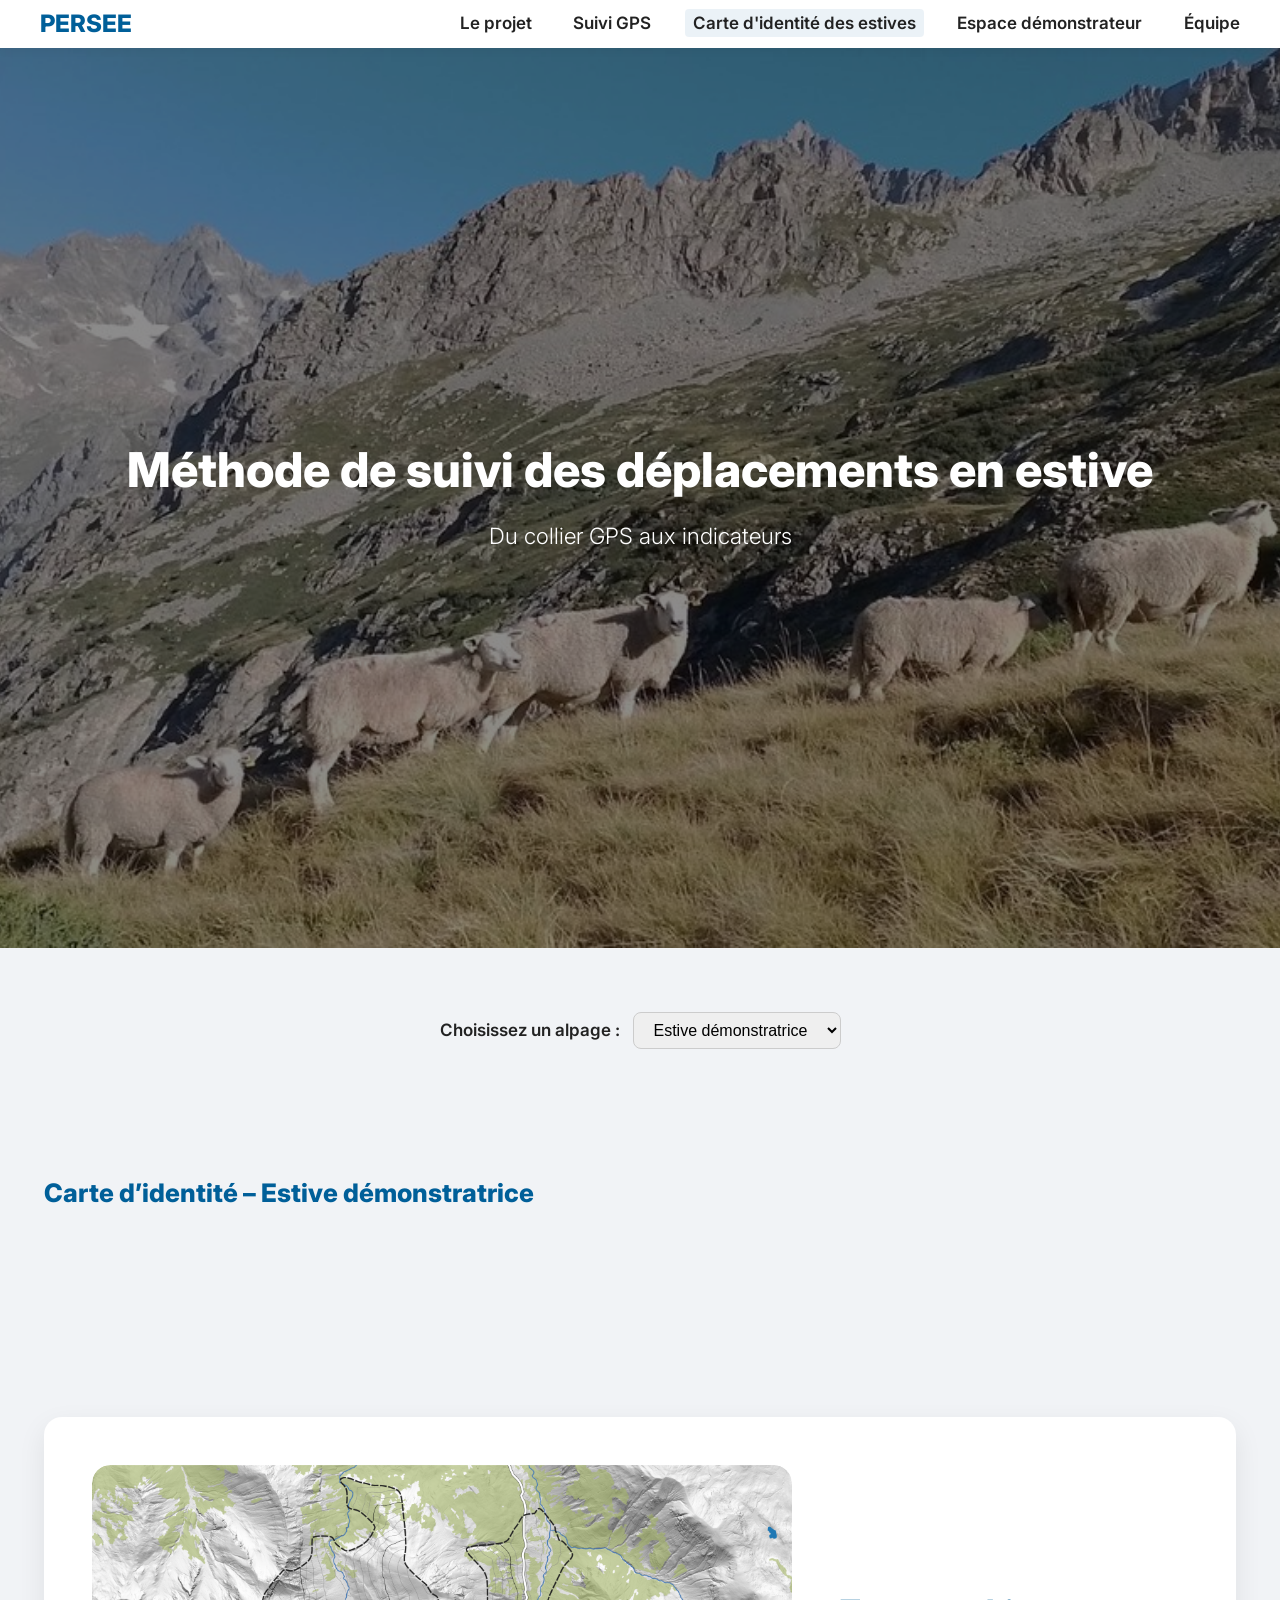
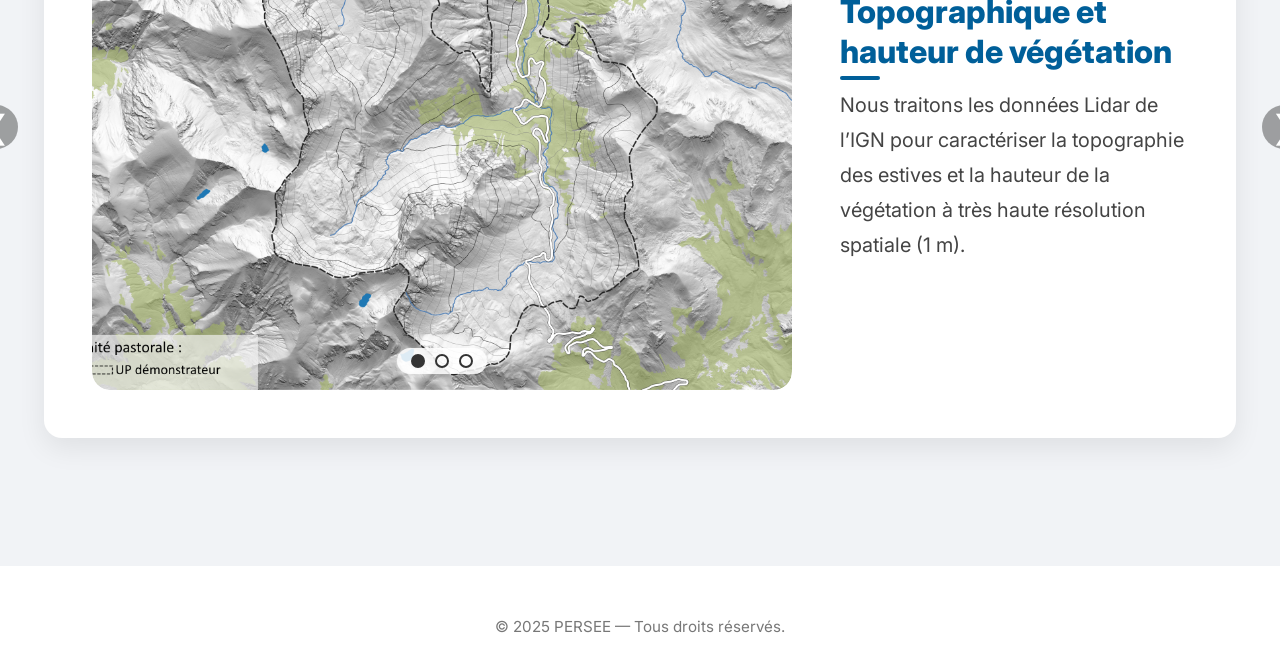
==== Carte_d_identité_des_estives.html @ 23770e74 "MAJ 20/06/2025 15:34" ====
<!DOCTYPE html>
<html lang="fr">
<head>
  <meta charset="UTF-8" />
  <meta name="viewport" content="width=device-width, initial-scale=1.0" />
  <title>PERSEE – Suivi d’alpage</title>

  <!-- Google Fonts pour une typographie plus moderne -->
  <link rel="preconnect" href="https://fonts.googleapis.com">
  <link rel="preconnect" href="https://fonts.gstatic.com" crossorigin>
  <link href="https://fonts.googleapis.com/css2?family=Inter:wght@300;400;600;800&display=swap" rel="stylesheet">
  

  <!-- =========================== STYLE INTERNE =========================== -->
  <style>
  
  
 /* ─── NAVBAR compacte & bords collés ─────────────────────────────── */

/* hauteur + fine : 48 px, paddings réduits */
.navbar{
  height:48px;                 /* ← au lieu de 60 px                      */
  padding:0 1.25rem;           /* moins d’air interne                    */
  box-shadow:0 1px 4px rgba(0,0,0,.06);
}

/* on vire la largeur max qui re-centrait tout */
.navbar,                       /* barre complète  */
.navbar > *{                  /* tous ses enfants */
  max-width:none !important;
}

/* logo PERSEE collé à gauche ; les liens poussés à droite */
.navbar .logo{
  margin-right:auto;           /* pousse le <ul> vers la droite */
  font-size:1.35rem;           /* un peu + compact               */
}

/* la liste reste à droite, espacements réduits */
.navbar ul{
  gap:1.2rem;                  /* ancien 1.6rem → 1.2rem          */
}

/* liens actifs en gris doux */
.navbar a.active{
  background:rgba(0,0,0,.08);
  border-radius:4px;
}

/* petit bonus : lien > état “hover” identique pour la souris */
.navbar a:hover{
  background:rgba(0,0,0,.08);
}


/* ───────────────────────── HERO PLEIN ÉCRAN ───────────────────────── */
.hero{position:relative;height:100vh;           /* ← modif : 100 vh */
      background:center/cover no-repeat;
      display:flex;align-items:center;justify-content:center;text-align:center;color:#fff}
.hero::after{content:"";position:absolute;inset:0;background:rgba(0,0,0,.45)}
.hero-content{position:relative;z-index:1;padding:2rem 1rem}
.hero h1{font-size:3rem;margin-bottom:.8rem}
.hero p{font-size:1.4rem;font-weight:300}
@media(max-width:768px){
  .hero{height:75vh}       /* ← option mobile si tu veux voir le contenu */
  .hero h1{font-size:2.3rem}
  .hero p{font-size:1.15rem}
}
  
/* juste APRES le bloc .hero existant */
.hero h1{
  color:#fff;            /* blanc */
}

/* si ton accent (#005f99) revient ailleurs, ajoute !important */
.hero h1{
  color:#fff !important;
}  
  
  
  
  
  
  
  
  
  
    /* ======================== VARIABLES RAPIDES ======================== */
    :root{
      /* mise à l’échelle rapide de l’ensemble du thème */
      --gap:80px;          /* espace vertical entre cartes            */
      --pad:48px;          /* padding interne des cartes               */
      --img-w:700px;       /* largeur image sur desktop                */
      --accent:#005f99;    /* couleur de la charte PERSEE              */
      --radius:18px;       /* rayon d’angle homogène                   */
      --shadow:0 10px 28px rgba(0,0,0,.08);
    }

    /* ============================ RESET BASIQUE ============================ */
    *,*::before,*::after{box-sizing:border-box;margin:0;padding:0}
    html{scroll-behavior:smooth}
    body{
      font-family:'Inter',Arial,Helvetica,sans-serif;
      font-size:17px;line-height:1.75;
      background:#f1f3f6;color:#222;
    }
    img{display:block;max-width:100%;height:auto}
    a{text-decoration:none;color:inherit}
    h1,h2,h3,h4,h5{font-weight:800;line-height:1.25;color:var(--accent)}
    p{margin-top:1rem}

    /* ============================ NAVBAR ============================ */
    .navbar{
      display:flex;justify-content:space-between;align-items:center;
      padding:1.2rem 2rem;background:#fff;box-shadow:0 2px 10px rgba(0,0,0,.05);
      position:sticky;top:0;z-index:1000;
    }
    .navbar .logo{font-weight:800;font-size:1.5rem;color:var(--accent)}
    .navbar ul{display:flex;gap:1.6rem;list-style:none;font-weight:600}
    .navbar a{padding:.25rem .5rem;border-radius:.25rem;transition:background .25s}
    .navbar a:hover,.navbar a.active{background:rgba(0,95,153,.08)}

    
    /* ============================ SECTIONS ============================ */
    .section{padding:4rem 0}
    .section-full .section-content{max-width:1240px;margin:0 auto;padding:0 1.5rem}

    /* ============================ FORM SELECT ============================ */
    .text label{font-weight:600;margin-right:.5rem}
    select{font-size:1rem;padding:.5rem 1rem;border-radius:.5rem;border:1px solid #ccc;min-width:200px}

    /* ============================ CARTES D’ANALYSE ============================ */
    .analysis-section{background:#f1f3f6}
    .analysis-block{
      display:flex;gap:var(--pad);align-items:center;
      background:#fff;border-radius:var(--radius);padding:var(--pad);
      box-shadow:var(--shadow);transition:transform .25s,box-shadow .25s;
      margin-top:var(--gap);
    }
    .analysis-block:first-of-type{margin-top:0}
    .analysis-block:hover{transform:translateY(-6px);box-shadow:0 14px 36px rgba(0,0,0,.1)}
    .analysis-block.reverse{flex-direction:row-reverse}

    .analysis-image{flex:0 0 var(--img-w);max-width:var(--img-w);position:relative;border-radius:var(--radius);overflow:hidden}
    .analysis-image img{border-radius:inherit}

    /* -------- Carrousel -------- */
    .carousel-wrapper{position:relative;width:100%;aspect-ratio:4/3;overflow:hidden;cursor:pointer}
    .carousel-wrapper img{position:absolute;inset:0;width:100%;height:100%;object-fit:cover;opacity:0;transition:opacity .35s}
    .carousel-wrapper img.active{opacity:1}
    .carousel-dots{position:absolute;bottom:16px;left:50%;transform:translateX(-50%);display:flex;gap:10px;padding:6px 14px;background:rgba(255,255,255,.85);border-radius:1.5rem}
    .carousel-dots .dot{width:14px;height:14px;border:2px solid #333;border-radius:50%;cursor:pointer;transition:background .25s}
    .carousel-dots .dot.active{background:#333}

    /* -------- Légende -------- */
    .caption{position:absolute;inset:auto 0 0 0;padding:10px 14px;font-size:.95rem;background:rgba(0,0,0,.55);backdrop-filter:blur(4px);color:#fff;border-bottom-left-radius:inherit;border-bottom-right-radius:inherit;opacity:0;transition:opacity .3s}
    .analysis-image:hover .caption{opacity:1}

/* Vidéos dans les carrousels : même positionnement que les images */
.carousel-wrapper video.behavior-img{
  position:absolute;          /* remplit tout le wrapper */
  inset:0;
  width:100%; height:100%;
  object-fit:cover;           /* rogne comme un background-size:cover */
  opacity:0;                  /* même transition que l'img */
  transition:opacity .35s;
}
.carousel-wrapper video.behavior-img.active{
  opacity:1;
}
    /* -------- Texte -------- */
    .analysis-text h3{font-size:2rem;margin-bottom:1rem;position:relative}
    .analysis-text h3::after{content:"";position:absolute;left:0;bottom:-8px;width:40px;height:4px;background:var(--accent);border-radius:2px}
    .analysis-text p{font-size:1.25rem;color:#444;margin:0}

    /* ============================ FOOTER ============================ */
    footer{text-align:center;padding:2rem 1rem;background:#fff;margin-top:4rem;font-size:.95rem;color:#777}

    /* ============================ RESPONSIVE < 1200 ============================ */
    @media(max-width:1200px){:root{--img-w:540px;--pad:40px}}

    /* ============================ RESPONSIVE < 900 ============================ */
    @media(max-width:900px){:root{--gap:64px};.analysis-block{flex-direction:column;text-align:center}.analysis-block.reverse{flex-direction:column}.analysis-image{max-width:100%;flex:none}}

    /* ============================ RESPONSIVE < 600 ============================ */
    @media(max-width:600px){:root{--gap:48px;--pad:32px};body{font-size:15px}.hero h1{font-size:2.2rem}.hero p{font-size:1.2rem}.analysis-text h3{font-size:1.6rem}.analysis-text p{font-size:1.05rem}}
    
    
    /* ───── slider des analysis-block ───── */
.slider{position:relative}
.slider .analysis-block{display:none}               /* tous cachés */
.slider .analysis-block.active{display:flex}        /* seul actif */

.slide-btn{
  position:absolute;top:50%;transform:translateY(-50%);
  background:rgba(0,0,0,.35);color:#fff;
  border:none;font-size:34px;line-height:1;cursor:pointer;
  padding:6px 12px;border-radius:50%;z-index:10;
  transition:background .25s;
}
.slide-btn:hover{background:rgba(0,0,0,.55)}
.slide-btn.prev{left:-20px}        /* recule d’un peu le bouton */
.slide-btn.next{right:-20px}
@media(max-width:900px){.slide-btn{font-size:28px}}
    
    /* juste après .analysis-section{background:#f1f3f6} … */
.analysis-section{
  background:#f1f3f6;
  position:relative;   /* ← nouveau : référence pour les flèches */
}
.slide-btn.prev{left:600px;}   /* ou -24px, ajuste à ton goût */
.slide-btn.next{right:600px;}    


/* ▸ 1.a  — conteneur image : même ratio partout  ------------------------- */
.analysis-image{
  flex:0 0 var(--img-w);           /* largeur fixe desktop         */
  max-width:var(--img-w);
  aspect-ratio:4/3;                /* ← même hauteur pour tous     */
  position:relative;
  border-radius:var(--radius);
  overflow:hidden;
}

/* les images & wrappers (carousel ou simple) remplissent 100 %  */
.analysis-image img,
.analysis-image > .carousel-wrapper{
  position:absolute; inset:0;
  width:100%; height:100%;
  object-fit:cover;
}

/* ▸ 1.b  — légère anim’ entre les cartes  ------------------------------- */
.slider .analysis-block{
  opacity:0;
  transform:translateX(40px);
  transition:opacity .45s ease, transform .45s ease;
}
.slider .analysis-block.active{
  opacity:1;
  transform:none;
  display:flex;                    /* déjà dans votre JS           */
}

/* ▸ 1.c  — (re)position des flèches : toujours 24 px hors de la carte ---- */
.slide-btn.prev,
.slide-btn.next{                   /* on enlève le left:600px etc. */
  top:50%; transform:translateY(-50%);
}
.slide-btn.prev{ left:-24px; }
.slide-btn.next{ right:-24px; }
@media(max-width:900px){
  .slide-btn.prev{ left:-12px; }
  .slide-btn.next{ right:-12px; }
}

/* ► Tous les blocs à l’intérieur du slider ont la même marge   */
.slider .analysis-block{
  margin-top:0 !important;   /* on neutralise la règle first-of-type */
}

/* ► On redonne l’écart général au conteneur plutôt qu’aux cartes */
.analysis-section .slider{
  margin-top:var(--gap);      /* même valeur qu’avant (80 px) */
}



/* ── slider : on masque le débordement et on fixe la hauteur dynamiquement ── */
.slider{
  position:relative;
  overflow:hidden;        /* pour cacher les cartes qui sortent du cadre */
}

/* ── toutes les cartes sont ABSOLUES dans le slider ── */
.slider .analysis-block{
  position:absolute; top:0; left:0; width:100%;
  transition:transform .6s ease, opacity .6s ease;
  opacity:0;                      /* état “caché” par défaut         */
  transform:translateX(100%);     /* rangée à droite hors-champ      */
  pointer-events:none;            /* évite de cliquer lors du slide  */
}

/* état selon l’attribut data-status (défini en JS) */
.slider .analysis-block[data-status="active"]{
  opacity:1; transform:translateX(0); pointer-events:auto;
}
.slider .analysis-block[data-status="before"]{
  opacity:0; transform:translateX(-100%);   /* rangée à gauche        */
}
.slider .analysis-block[data-status="after"]{
  opacity:0; transform:translateX(100%);    /* rangée à droite        */
}

/* remet l’affichage flex à toutes les cartes (sera de toute façon masqué par opacity) */
.slider .analysis-block{display:flex !important;}








/* ── 1.a  Angles : on propage vraiment le border-radius ─────────────────── */
.analysis-image > .carousel-wrapper,
.analysis-image > img{
  border-radius:inherit;        /* hérite du radius du conteneur        */
  overflow:hidden;              /* évite tout débordement d’image       */
}

/* ── 1.b  Boutons : on annule les “left:-24px” & co.  ───────────────────── */
.slide-btn.prev,
.slide-btn.next{
  left:auto; right:auto;        /* on laisse le JS décider              */
  pointer-events:auto;
}

/* largeur/hauteur un poil plus confortables */
.slide-btn{width:44px;height:44px;display:flex;align-items:center;justify-content:center}

/* ────── LIGHTBOX plein écran ─────────────────────────────────────────── */
#lightbox{
  position:fixed;               /* colle à la fenêtre, pas à la page    */
  inset:0;                      /* top:0 right:0 bottom:0 left:0        */
  display:none;                 /* masqué par défaut                    */
  align-items:center;           /* centre l’image horizontalement       */
  justify-content:center;       /* centre l’image verticalement         */
  background:rgba(0,0,0,.8);    /* fond noir translucide                */
  z-index:1000;                 /* au-dessus de tout le reste           */
}

#lightbox img{
  max-width:90vw;               /* 90 % de la largeur viewport          */
  max-height:90vh;              /* 90 % de la hauteur viewport          */
  border-radius:8px;
  box-shadow:0 8px 32px rgba(0,0,0,.4);
  object-fit:contain;
}

#lightbox-close{
  position:absolute;
  top:24px; right:24px;
  font-size:42px;
  color:#fff; cursor:pointer;
  line-height:1;
  user-select:none;
}



/* ====== SLIDER : structure & animation ================================== */
.analysis-section .slider{
  position:relative;
  overflow:hidden;                 /* masque les cartes qui glissent */
  margin-top:var(--gap);           /* même espace qu’avant            */
}

/* chaque carte ABSOLUE, animée gauche ↔ droite -------------------------- */
.slider .analysis-block{
  position:absolute; top:0; left:0; width:100%;
  transition:transform .6s ease, opacity .6s ease;
  opacity:0; transform:translateX(100%);
  pointer-events:none;             /* pas de clics hors carte active  */
}

/* états (gérés en JS via data-status) */
.slider .analysis-block[data-status="active"] {opacity:1; transform:translateX(0);  pointer-events:auto;}
.slider .analysis-block[data-status="before"] {opacity:0; transform:translateX(-100%);}
.slider .analysis-block[data-status="after"]  {opacity:0; transform:translateX(100%);}

/* on neutralise les vieux display:none ---------------------------------- */
.slider .analysis-block{display:flex !important;}

/* ====== ANGLES parfaits ================================================= */
.analysis-image{
  flex:0 0 var(--img-w);
  max-width:var(--img-w);
  aspect-ratio:4/3;
  position:relative;
  border-radius:var(--radius);
  overflow:hidden;                 /* coupe net tout débordement      */
}
.analysis-image img,
.analysis-image > .carousel-wrapper{
  position:absolute; inset:0;
  width:100%; height:100%;
  object-fit:cover;
  border-radius:inherit;           /* propage le radius               */
}

/* ====== FLÈCHES ========================================================= */
.slide-btn{
  position:absolute; z-index:20;
  width:44px; height:44px;
  display:flex; align-items:center; justify-content:center;
  font-size:32px; line-height:1;
  background:rgba(0,0,0,.35); color:#fff; border:none;
  border-radius:50%; cursor:pointer;
  transition:background .25s;
}
.slide-btn:hover{background:rgba(0,0,0,.55);}
/* ▸ flèches collées au bord du slider ----------------------------------- */
.slide-btn{
  position:absolute;
  top:50%; transform:translateY(-50%);
  width:44px; height:44px;
  display:flex; align-items:center; justify-content:center;
  font-size:32px; line-height:1;
  background:rgba(0,0,0,.35); color:#fff; border:none; border-radius:50%;
  cursor:pointer; transition:background .25s;
}

.slide-btn.prev{ left:-24px; }   /* −24 px = moitié de leur largeur – 2 px d’air */
.slide-btn.next{ right:-24px; }  /* (modifie la valeur si tu veux plus/moins d’écart) */

@media (max-width:900px){         /* sur mobile, on colle un peu moins loin */
  .slide-btn.prev{ left:-18px; }
  .slide-btn.next{ right:-18px; }
}

.slide-btn:hover{ background:rgba(0,0,0,.55); }


/* ==== FLÈCHES – position fixe à l’extérieur du bloc actif ============= */
.slide-btn{
  position:absolute;                /* référence : la <section> */
  z-index:20;
  width:44px; height:44px;
  display:flex; align-items:center; justify-content:center;
  font-size:32px; line-height:1;
  background:rgba(0,0,0,.35); color:#fff; border:none; border-radius:50%;
  cursor:pointer; transition:background .25s;
  top:50%; transform:translateY(-50%);
}

.slide-btn:hover{background:rgba(0,0,0,.55);}



/* le conteneur .slider sert maintenant de référence aux flèches */
.slider{position:relative;}

/* mêmes dimensions mais positionnées *dans* le bloc */
.slider .slide-btn{
  position:absolute;                 /* ↳ référence : .slider */
  top:50%; transform:translateY(-50%);
  width:44px; height:44px;
  display:flex; align-items:center; justify-content:center;
  font-size:32px; line-height:1;
  background:rgba(0,0,0,.35);
  color:#fff; border:none; border-radius:50%;
  cursor:pointer; transition:background .25s;
}
.slider .slide-btn.prev{left:8px;}   /* ← 8 px du bord de la carte */
.slider .slide-btn.next{right:8px;}  /* → 8 px du bord de la carte */

@media (max-width:900px){            /* un léger retrait sur mobile */
  .slider .slide-btn.prev{left:4px;}
  .slider .slide-btn.next{right:4px;}
}

.slider .slide-btn:hover{background:rgba(0,0,0,.55);}

/* 1 /  paramètre commun  */
:root{
  --arrow-size:44px;   /* diamètre du bouton              */
  --card-pad:48px;     /* même valeur que --pad de .analysis-block */
}

/* 2 /  conteneur : on conserve overflow:visible pour ne rien couper */
.slider{ position:relative; overflow:visible; }

/* 3 /  style général des flèches (identique) */
.slider .slide-btn{
  position:absolute; z-index:50;
  top:50%; transform:translateY(-50%);
  width:var(--arrow-size); height:var(--arrow-size);
  display:flex; align-items:center; justify-content:center;
  font-size:32px; line-height:1;
  background:rgba(0,0,0,.35); color:#fff;
  border:none; border-radius:50%; cursor:pointer;
  transition:background .25s;
}

/* 4 /  placement : on sort de la carte de
         ½ flèche  +  padding carte            */
.slider .slide-btn.prev{
  left:calc(-0.5 * var(--arrow-size) - var(--card-pad));
}
.slider .slide-btn.next{
  right:calc(-0.5 * var(--arrow-size) - var(--card-pad));
}

@media (max-width:900px){
  :root{
    --arrow-size:38px;   /* flèche un peu plus petite           */
    --card-pad:32px;     /* padding de la carte en mobile (voir ton CSS) */
  }
}

.slider .slide-btn:hover{ background:rgba(0,0,0,.55); }



/* ─── Priorité la plus haute : on laisse dépasser les flèches ─── */
.analysis-section .slider{
  overflow:visible;        /* flèches enfin visibles */
}
  </style>
</head>

<body class="suivi">

  <!-- ============================ HEADER ============================ -->
  <header>
  <nav class="navbar">
    <a href="index.html" class="logo">PERSEE</a>

    <ul>
      <li><a href="index.html">Le projet</a></li>
      <li><a href="Suivi_GPS.html">Suivi GPS</a></li>
      <li><a href="Carte_d_identité_des_estives.html">Carte d'identité des estives</a></li>
      <li><a href="Espace_démonstrateur.html">Espace démonstrateur</a></li>
      <li><a href="equipe.html">Équipe</a></li>
    </ul>
  </nav>
</header>
  <!-- ============================ HERO ============================ -->
  <!-- bannière -->
<section class="hero" style="background-image:url('images/hero.jpg')">
  <div class="hero-content">
    <h1>Méthode de suivi des déplacements en estive</h1>
    <p>Du collier GPS aux indicateurs</p>
  </div>
</section>

  <!-- ============================ SELECTEUR ALPAGE ============================ -->
  <section class="section section-full">
    <div class="section-content text" style="text-align:center">
      <label for="alp_select">Choisissez un alpage&nbsp;:</label>
      <select id="alp_select">
        <option value="demonstratrice" selected>Estive démonstratrice</option>
        <option value="autre_alpage1">Autre Alpage 1</option>
        <option value="autre_alpage2">Autre Alpage 2</option>
      </select>
    </div>
  </section>

  <!-- ============================ TITRE SECTION ============================ -->
  <section id="demonstratrice" class="section section-full alpage-section">
    <div class="section-content"><h2>Carte d’identité – Estive démonstratrice</h2></div>
  </section>

  <!-- ============================ CARTES ============================ -->
  <!-- =================== CARTES =================== -->
<section class="section section-full analysis-section alpage-section">
  <div class="section-content">

    <div class="slider"><!--  ⬅ position relative  -->
      <!-- flèche précédente -->
      <button class="slide-btn prev" aria-label="Précédent">&#10094;</button>
      <!-- ===== Carte topographique ===== -->
      <div class="analysis-block">
        <div class="analysis-image">
          <div class="carousel-wrapper" id="car-bloc1">
            <img src="images/topo.png"  class="zoomable behavior-img active" alt="MNT LiDAR"          data-caption="Carte topographique (LiDAR)">
            <img src="images/DAH.png"   class="zoomable behavior-img"         alt="DAH hydrique"       data-caption="Indice DAH (pente × exposition)">
            <img src="images/pente.png" class="zoomable behavior-img"         alt="Carte des pentes"  data-caption="Carte des pentes (degrés)">
          </div>
        </div>
        <div class="analysis-text">
          <h3>Topographique et hauteur de végétation</h3>
          <p>Nous traitons les données Lidar de l’IGN pour caractériser la topographie des estives et la hauteur de la végétation à très haute résolution spatiale (1 m). </p>
        </div>
      </div>
      
      
      <!-- ===== Enneigement ===== -->
      <div class="analysis-block reverse">
        <div class="analysis-image">
          <div class="carousel-wrapper" id="car-bloc4">
            <img src="images/snow2021.png" class="zoomable behavior-img"        alt="SMOD 2021"   data-caption="Enneigement hiver 2021 (SMOD)">
            <img src="images/snow2022.png" class="zoomable behavior-img"        alt="SMOD 2022"   data-caption="Enneigement hiver 2022 (SMOD)">
            <img src="images/snow2023.png" class="zoomable behavior-img"        alt="SMOD 2023"   data-caption="Enneigement hiver 2023 (SMOD)">
            <img src="images/Fsca.png"     class="zoomable behavior-img active" alt="FSCA"        data-caption="Enneigement median sur 15 ans (FSCA)">
          </div>
        </div>
        <div class="analysis-text">
          <h3>Enneigement saisonnier</h3>
          <p>En collaboration avec le CESBIO (CNRS, Université de Toulouse), nous déterminons pour chaque année 
          les dates du déneigement printanier et du réenneigement automnal à 20m de résolution spatiale. Les conditions 
          météorologiques au cours de la période sans neige sont également produites à fine résolution spatiale afin de modéliser 
          la pousse saisonnière de l’herbe dans les différents quartiers de l’estive..</p>
        </div>
      </div>
      
      
      

      <!-- ===== Carte d’habitat ===== -->
      <div class="analysis-block reverse">
        <div class="analysis-image">
          <img src="images/Carte_habitat_bis.png" class="zoomable" alt="Cartographie d'habitat" data-caption="Cartographie des habitats pastoraux">
        </div>
        <div class="analysis-text">
          <h3>Habitats</h3>
          <p>Nous produisons des cartes de distribution des habitats selon leur vocation pastorale.
          Ce travail est réalisé soit en s’appuyant sur des cartographies existantes, soit en développant de 
          nouveaux produits combinant imagerie satellite et données acquises au sol.</p>
        </div>
      </div>

      <!-- ===== Phénologie ===== -->
      <div class="analysis-block">
        <div class="analysis-image">
          <div class="carousel-wrapper" id="car-bloc3">
            <video class="behavior-img"
       autoplay loop muted playsinline preload="auto"
       data-caption="Vague verte (animation)">
  <source src="images/Greenwave.mp4" type="video/mp4">
</video>
            <img src="images/Carte_MAX_V_2021.png" class="zoomable behavior-img" alt="Production 2021"  data-caption="Production 2021 (NDVI max)">
            <img src="images/Carte_MAX_V_2022.png" class="zoomable behavior-img" alt="Production 2022"  data-caption="Production 2022 (NDVI max)">
            <img src="images/Carte_MAX_V_2023.png" class="zoomable behavior-img" alt="Production 2023"  data-caption="Production 2023 (NDVI max)">
          </div>
        </div>
        <div class="analysis-text">
          <h3>Carte de phénologie</h3>
          <p>Nous traitons les images satellite Sentinel-2 (produit HR-VPP, résolution 20m) afin de caractériser les différentes phases de la pousse de l’herbe 
          (croissance, plateau, senescence) au cours de la saison de chaque année de suivi. Ces cycles phénologiques renseignent indirectement sur la qualité de la ressource 
          pastorale disponible.</p>
        </div>
      </div>

      

    <button class="slide-btn next" aria-label="Suivant">&#10095;</button>
    </div><!-- /.slider -->

  </div><!-- /.section-content -->
</section>

  <!-- ============================ FOOTER ============================ -->
  <footer>
    <p>&copy; 2025 PERSEE — Tous droits réservés.</p>
  </footer>

  <!-- ============================ LIGHTBOX ============================ -->
  <div id="lightbox"><span id="lightbox-close">&times;</span><img id="lightbox-img" alt=""></div>

  <!-- ============================ SCRIPTS (inchangés) ============================ -->
  <script>
    /* carrousels */
    function initCarousel(id){
      const wrap=document.getElementById(id);if(!wrap)return;
      const imgs=[...wrap.querySelectorAll('.behavior-img')];if(imgs.length<=1)return;
      let idx=0;
      const cap=document.createElement('div');cap.className='caption';cap.textContent=imgs[0].dataset.caption||imgs[0].alt;wrap.appendChild(cap);
      const dots=document.createElement('div');dots.className='carousel-dots';
      imgs.forEach((im,i)=>{const d=document.createElement('span');d.className='dot'+(i?'':' active');d.onclick=()=>{idx=i;update();};dots.appendChild(d);});
      wrap.appendChild(dots);
      const update=()=>{imgs.forEach((im,i)=>im.classList.toggle('active',i===idx));dots.childNodes.forEach((d,i)=>d.classList.toggle('active',i===idx));cap.textContent=imgs[idx].dataset.caption||imgs[idx].alt;};
      wrap.addEventListener('wheel',e=>{e.preventDefault();idx=(idx+(e.deltaY>0?1:-1)+imgs.length)%imgs.length;update();});
      let sx=0;wrap.addEventListener('touchstart',e=>sx=e.touches[0].clientX,{passive:true});
      wrap.addEventListener('touchend',e=>{const dx=e.changedTouches[0].clientX-sx;if(Math.abs(dx)<40)return;idx=(idx+(dx<0?1:-1)+imgs.length)%imgs.length;update();});
      update();
    }
    ['car-bloc1','car-bloc3','car-bloc4'].forEach(initCarousel);

    /* légendes images simples */
    document.querySelectorAll('.analysis-image > img.zoomable:not(.behavior-img)').forEach(img=>{
      const parent=img.parentElement;if(parent.querySelector('.caption'))return;
      const c=document.createElement('div');c.className='caption';c.textContent=img.dataset.caption||img.alt;parent.appendChild(c);
    });

    /* lightbox */
    const lb=document.getElementById('lightbox'),lbImg=document.getElementById('lightbox-img');
    let lbGroup=[],lbIdx=0;
    function openLB(img){const wrap=img.closest('.carousel-wrapper');lbGroup=wrap?[...wrap.querySelectorAll('.behavior-img')]:[img];lbIdx=lbGroup.indexOf(img);lbImg.src=lbGroup[lbIdx].src;lb.style.display='flex';}
    function closeLB(){lb.style.display='none';}
    function navLB(d){if(lbGroup.length<=1)return;lbIdx=(lbIdx+d+lbGroup.length)%lbGroup.length;lbImg.src=lbGroup[lbIdx].src;}
    document.querySelectorAll('.zoomable').forEach(im=>im.addEventListener('click',()=>openLB(im)));
    document.getElementById('lightbox-close').onclick=closeLB;
    lb.onclick=e=>{if(e.target.id==='lightbox')closeLB();};
    lb.addEventListener('wheel',e=>{e.preventDefault();navLB(e.deltaY>0?1:-1);});
    let lStart=0;lb.addEventListener('touchstart',e=>lStart=e.touches[0].clientX,{passive:true});
    lb.addEventListener('touchend',e=>{const dx=e.changedTouches[0].clientX-lStart;if(Math.abs(dx)<40)return;navLB(dx<0?1:-1);});
    window.addEventListener('keydown',e=>{if(lb.style.display!=='flex')return;if(e.key==='ArrowRight')navLB(1);else if(e.key==='ArrowLeft')navLB(-1);else if(e.key==='Escape')closeLB();});

    /* sélecteur d’alpage */
    const sel=document.getElementById('alp_select');
    sel.addEventListener('change',()=>{document.querySelectorAll('.alpage-section').forEach(s=>s.style.display='none');const t=document.getElementById(sel.value);if(t)t.style.display='block';});
    window.addEventListener('DOMContentLoaded',()=>document.getElementById('demonstratrice').style.display='block');


document.addEventListener('DOMContentLoaded',()=>{
  /* nom du fichier courant : '' → index.html  */
  const here = decodeURIComponent(
                 location.pathname.split('/').pop() || 'index.html'
               ).toLowerCase();

  document.querySelectorAll('.navbar a').forEach(link=>{
    const target = decodeURIComponent(
                     link.getAttribute('href').split('/').pop()
                   ).toLowerCase();

    if (target === here) link.classList.add('active');
  });
});
</script>

  
  <script>
document.addEventListener('DOMContentLoaded', () => {

  const slider = document.querySelector('.slider');
  if(!slider) return;

  const cards = [...slider.querySelectorAll('.analysis-block')];
  let idx = 0;                                        // slide courante

  /* ► 0. sécurité : on évite une hauteur nulle */
  slider.style.minHeight = '200px';

  /* ► 1. fonctions utilitaires ------------------------------------------------ */
  function setStates(){
    cards.forEach((c,i) => {
      if(i === idx)       c.dataset.status = 'active';
      else if(i < idx)    c.dataset.status = 'before';
      else                c.dataset.status = 'after';
    });
    updateHeight();
  }

  function updateHeight(){
    /* hauteur réelle de la slide active */
    const h = cards[idx].getBoundingClientRect().height;
    if(h) slider.style.height = h + 'px';
  }

  function move(dir){
    idx = (idx + dir + cards.length) % cards.length;
    setStates();
  }

  /* ► 2. écoute du chargement de CHAQUE image --------------------------------- */
  cards.forEach(card => {
    card.querySelectorAll('img').forEach(img => {
      if(!img.complete){
        img.addEventListener('load', updateHeight, { once:true });
        img.addEventListener('error', updateHeight, { once:true });
      }
    });
  });

  /* ► 3. interactivité -------------------------------------------------------- */
  document.querySelector('.slide-btn.prev').addEventListener('click', () => move(-1));
  document.querySelector('.slide-btn.next').addEventListener('click', () => move(+1));

  window.addEventListener('keydown', e => {
    if(e.key === 'ArrowLeft')  move(-1);
    if(e.key === 'ArrowRight') move(+1);
  });

  window.addEventListener('resize', updateHeight);
  window.addEventListener('load',   updateHeight);   // toutes ressources chargées

  /* ► 4. premier affichage ----------------------------------------------------- */
  setStates();
});
</script>





  
  
  
</body>
</html>
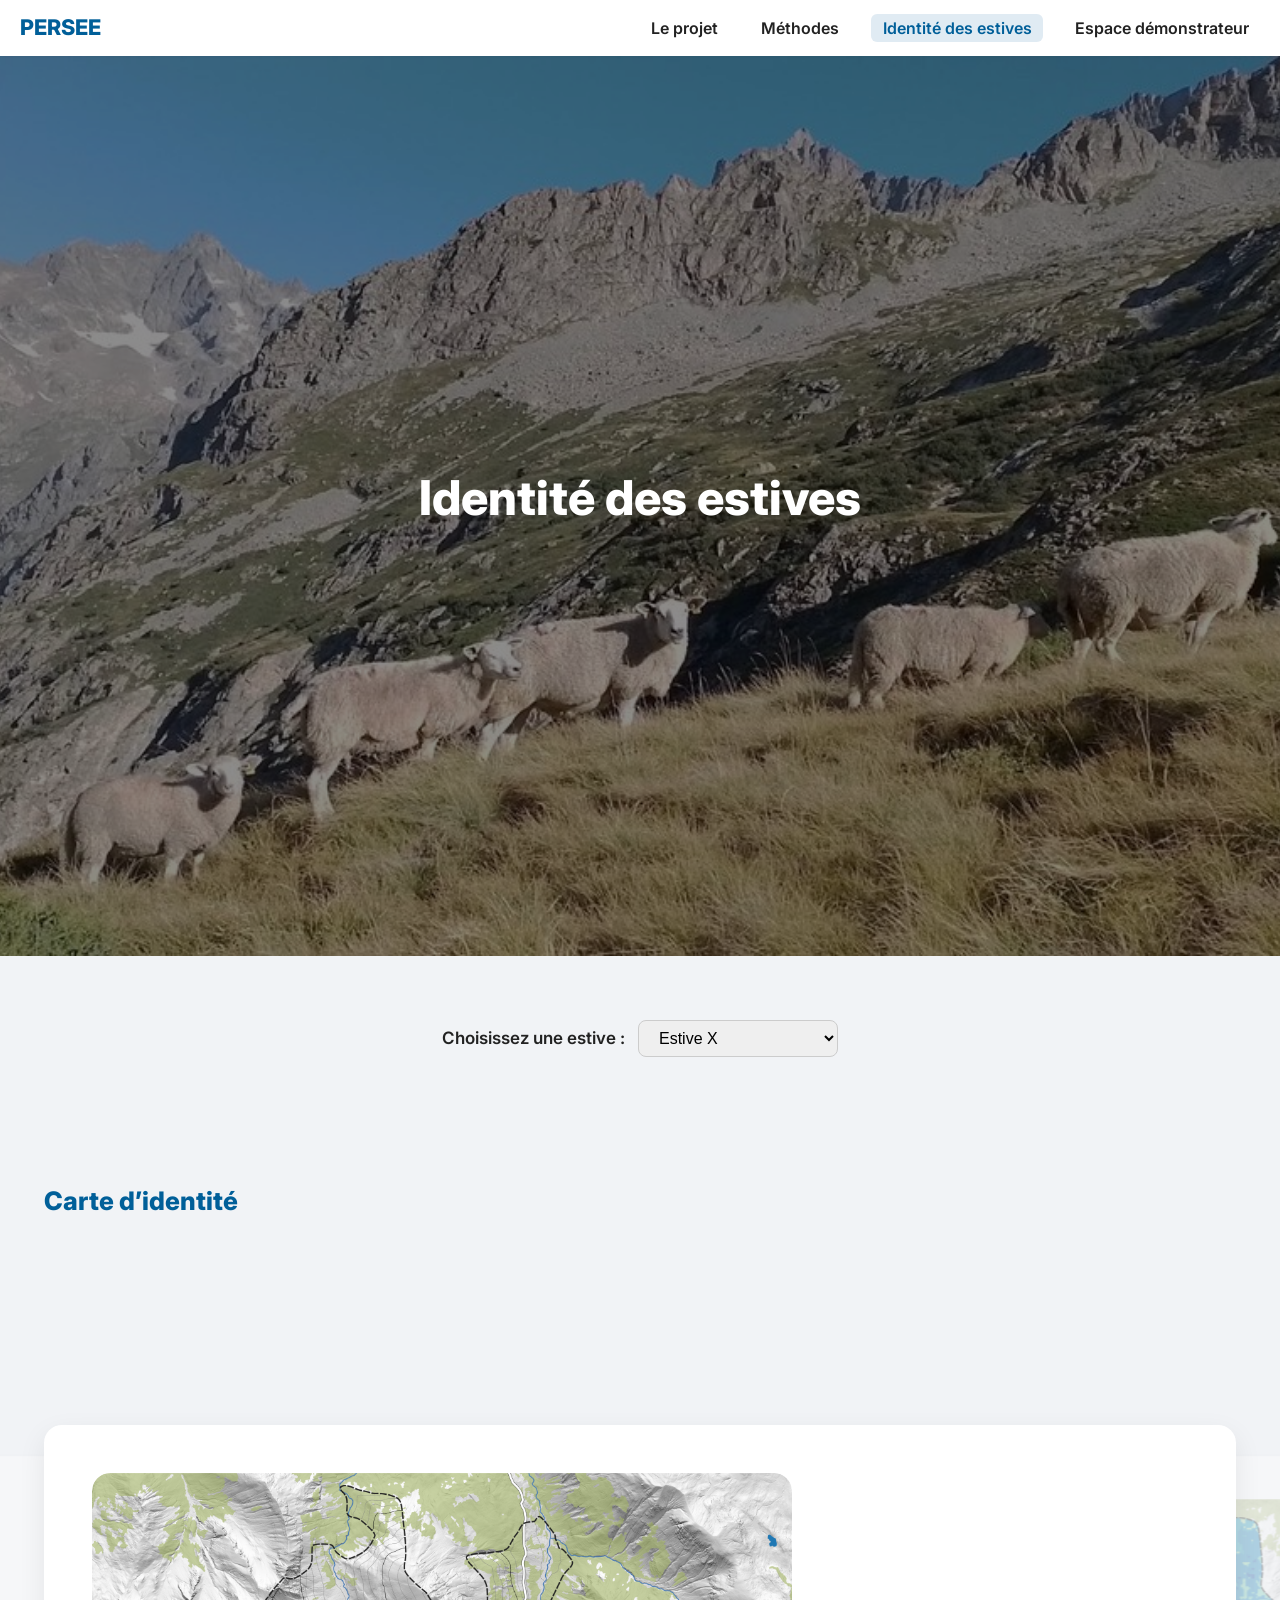
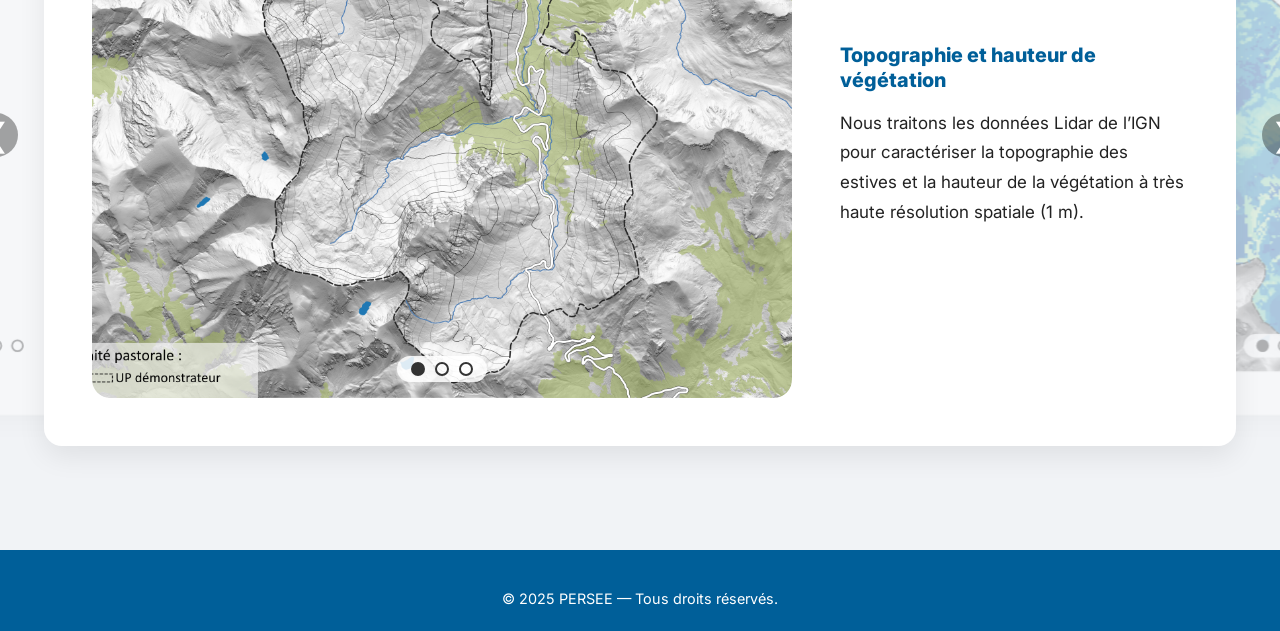
==== commit 02bf63ff: "MAJ 25/06/2025 15:36" ====
--- a/Carte_d_identité_des_estives.html
+++ b/Carte_d_identité_des_estives.html
@@ -13,766 +13,482 @@
 
   <!-- =========================== STYLE INTERNE =========================== -->
   <style>
-  
-  
- /* ─── NAVBAR compacte & bords collés ─────────────────────────────── */
-
-/* hauteur + fine : 48 px, paddings réduits */
-.navbar{
-  height:48px;                 /* ← au lieu de 60 px                      */
-  padding:0 1.25rem;           /* moins d’air interne                    */
-  box-shadow:0 1px 4px rgba(0,0,0,.06);
-}
-
-/* on vire la largeur max qui re-centrait tout */
-.navbar,                       /* barre complète  */
-.navbar > *{                  /* tous ses enfants */
-  max-width:none !important;
-}
-
-/* logo PERSEE collé à gauche ; les liens poussés à droite */
-.navbar .logo{
-  margin-right:auto;           /* pousse le <ul> vers la droite */
-  font-size:1.35rem;           /* un peu + compact               */
-}
-
-/* la liste reste à droite, espacements réduits */
-.navbar ul{
-  gap:1.2rem;                  /* ancien 1.6rem → 1.2rem          */
-}
-
-/* liens actifs en gris doux */
-.navbar a.active{
-  background:rgba(0,0,0,.08);
-  border-radius:4px;
-}
-
-/* petit bonus : lien > état “hover” identique pour la souris */
-.navbar a:hover{
-  background:rgba(0,0,0,.08);
-}
-
-
-/* ───────────────────────── HERO PLEIN ÉCRAN ───────────────────────── */
-.hero{position:relative;height:100vh;           /* ← modif : 100 vh */
-      background:center/cover no-repeat;
-      display:flex;align-items:center;justify-content:center;text-align:center;color:#fff}
-.hero::after{content:"";position:absolute;inset:0;background:rgba(0,0,0,.45)}
-.hero-content{position:relative;z-index:1;padding:2rem 1rem}
-.hero h1{font-size:3rem;margin-bottom:.8rem}
-.hero p{font-size:1.4rem;font-weight:300}
+  /* -------------------------------------------------
+     Variables globales
+  -------------------------------------------------*/
+  :root{
+    --gap:80px;              /* espace vertical entre cartes            */
+    --pad:48px;              /* padding interne des cartes               */
+    --img-w:700px;           /* largeur image sur desktop                */
+    --accent:#005f99;        /* couleur de la charte PERSEE              */
+    --radius:18px;           /* rayon d’angle homogène                   */
+    --shadow:0 10px 28px rgba(0,0,0,.08);
+    --arrow-size:44px;       /* diamètre des flèches du slider           */
+  }
+
+  /* ------------- RESET & TYPO ------------- */
+  *,*::before,*::after{box-sizing:border-box;margin:0;padding:0}
+  html{scroll-behavior:smooth}
+  body{font-family:'Inter',Arial,Helvetica,sans-serif;font-size:17px;line-height:1.75;background:#f1f3f6;color:#222}
+  img,video{display:block;max-width:100%;height:auto}
+  a{text-decoration:none;color:inherit}
+  h1,h2,h3,h4,h5{font-weight:800;line-height:1.25;color:var(--accent)}
+  p{margin-top:1rem}
+
+  /* ========= NAVBAR PERSEE (uniforme sur tout le site) ========= */
+:root{
+  --nav-bg: #ffffff;
+  --nav-accent: #005f99;
+  --nav-link-hover: rgba(0,0,0,.08);
+}
+
+.persee-navbar{
+  height: 56px;
+  display:flex;
+  align-items:center;
+  padding: 0 1.25rem;
+  background: var(--nav-bg);
+  box-shadow: 0 1px 4px rgba(0,0,0,.06);
+  position: sticky;           /* reste visible au défilement */
+  top:0; z-index: 2000;
+}
+
+/* logo */
+.persee-navbar .logo{
+  font: 800 1.35rem/1 'Inter',sans-serif;
+  color: var(--nav-accent);
+  text-decoration:none;
+  margin-right:auto;
+}
+
+/* liste */
+.persee-navbar .nav-links{
+  display:flex; gap:1.3rem;
+  list-style:none;
+  margin:0; padding:0;
+}
+
+/* liens */
+.persee-navbar .nav-links a{
+  display:block;
+  padding:.35rem .7rem;
+  font:600 1rem/1 'Inter',sans-serif;
+  text-decoration:none; color:#222;
+  border-radius:6px;
+  transition:background .25s;
+}
+.persee-navbar .nav-links a:hover{
+  background:var(--nav-link-hover);
+}
+
+/* lien actif — ajouté en JS */
+.persee-navbar .nav-links a.active{
+  background:rgba(0,95,153,.12);
+  color:var(--nav-accent);
+}
+
+/* ---------- burger (mobile) ---------- */
+.nav-toggle{
+  display:none;               /* masqué sur desktop */
+  flex-direction:column;
+  gap:4px;
+  background:none; border:none;
+  cursor:pointer;
+  margin-left:1rem;
+}
+.nav-toggle span{
+  width:22px; height:3px;
+  background:#333; border-radius:2px;
+}
+
+/* mobile : affiche le burger, cache les liens */
 @media(max-width:768px){
-  .hero{height:75vh}       /* ← option mobile si tu veux voir le contenu */
-  .hero h1{font-size:2.3rem}
-  .hero p{font-size:1.15rem}
-}
-  
-/* juste APRES le bloc .hero existant */
-.hero h1{
-  color:#fff;            /* blanc */
-}
-
-/* si ton accent (#005f99) revient ailleurs, ajoute !important */
-.hero h1{
-  color:#fff !important;
-}  
-  
-  
-  
-  
-  
-  
-  
-  
-  
-    /* ======================== VARIABLES RAPIDES ======================== */
-    :root{
-      /* mise à l’échelle rapide de l’ensemble du thème */
-      --gap:80px;          /* espace vertical entre cartes            */
-      --pad:48px;          /* padding interne des cartes               */
-      --img-w:700px;       /* largeur image sur desktop                */
-      --accent:#005f99;    /* couleur de la charte PERSEE              */
-      --radius:18px;       /* rayon d’angle homogène                   */
-      --shadow:0 10px 28px rgba(0,0,0,.08);
-    }
-
-    /* ============================ RESET BASIQUE ============================ */
-    *,*::before,*::after{box-sizing:border-box;margin:0;padding:0}
-    html{scroll-behavior:smooth}
-    body{
-      font-family:'Inter',Arial,Helvetica,sans-serif;
-      font-size:17px;line-height:1.75;
-      background:#f1f3f6;color:#222;
-    }
-    img{display:block;max-width:100%;height:auto}
-    a{text-decoration:none;color:inherit}
-    h1,h2,h3,h4,h5{font-weight:800;line-height:1.25;color:var(--accent)}
-    p{margin-top:1rem}
-
-    /* ============================ NAVBAR ============================ */
-    .navbar{
-      display:flex;justify-content:space-between;align-items:center;
-      padding:1.2rem 2rem;background:#fff;box-shadow:0 2px 10px rgba(0,0,0,.05);
-      position:sticky;top:0;z-index:1000;
-    }
-    .navbar .logo{font-weight:800;font-size:1.5rem;color:var(--accent)}
-    .navbar ul{display:flex;gap:1.6rem;list-style:none;font-weight:600}
-    .navbar a{padding:.25rem .5rem;border-radius:.25rem;transition:background .25s}
-    .navbar a:hover,.navbar a.active{background:rgba(0,95,153,.08)}
-
-    
-    /* ============================ SECTIONS ============================ */
-    .section{padding:4rem 0}
-    .section-full .section-content{max-width:1240px;margin:0 auto;padding:0 1.5rem}
-
-    /* ============================ FORM SELECT ============================ */
-    .text label{font-weight:600;margin-right:.5rem}
-    select{font-size:1rem;padding:.5rem 1rem;border-radius:.5rem;border:1px solid #ccc;min-width:200px}
-
-    /* ============================ CARTES D’ANALYSE ============================ */
-    .analysis-section{background:#f1f3f6}
-    .analysis-block{
-      display:flex;gap:var(--pad);align-items:center;
-      background:#fff;border-radius:var(--radius);padding:var(--pad);
-      box-shadow:var(--shadow);transition:transform .25s,box-shadow .25s;
-      margin-top:var(--gap);
-    }
-    .analysis-block:first-of-type{margin-top:0}
-    .analysis-block:hover{transform:translateY(-6px);box-shadow:0 14px 36px rgba(0,0,0,.1)}
-    .analysis-block.reverse{flex-direction:row-reverse}
-
-    .analysis-image{flex:0 0 var(--img-w);max-width:var(--img-w);position:relative;border-radius:var(--radius);overflow:hidden}
-    .analysis-image img{border-radius:inherit}
-
-    /* -------- Carrousel -------- */
-    .carousel-wrapper{position:relative;width:100%;aspect-ratio:4/3;overflow:hidden;cursor:pointer}
-    .carousel-wrapper img{position:absolute;inset:0;width:100%;height:100%;object-fit:cover;opacity:0;transition:opacity .35s}
-    .carousel-wrapper img.active{opacity:1}
-    .carousel-dots{position:absolute;bottom:16px;left:50%;transform:translateX(-50%);display:flex;gap:10px;padding:6px 14px;background:rgba(255,255,255,.85);border-radius:1.5rem}
-    .carousel-dots .dot{width:14px;height:14px;border:2px solid #333;border-radius:50%;cursor:pointer;transition:background .25s}
-    .carousel-dots .dot.active{background:#333}
-
-    /* -------- Légende -------- */
-    .caption{position:absolute;inset:auto 0 0 0;padding:10px 14px;font-size:.95rem;background:rgba(0,0,0,.55);backdrop-filter:blur(4px);color:#fff;border-bottom-left-radius:inherit;border-bottom-right-radius:inherit;opacity:0;transition:opacity .3s}
-    .analysis-image:hover .caption{opacity:1}
-
-/* Vidéos dans les carrousels : même positionnement que les images */
-.carousel-wrapper video.behavior-img{
-  position:absolute;          /* remplit tout le wrapper */
-  inset:0;
-  width:100%; height:100%;
-  object-fit:cover;           /* rogne comme un background-size:cover */
-  opacity:0;                  /* même transition que l'img */
-  transition:opacity .35s;
-}
-.carousel-wrapper video.behavior-img.active{
-  opacity:1;
-}
-    /* -------- Texte -------- */
-    .analysis-text h3{font-size:2rem;margin-bottom:1rem;position:relative}
-    .analysis-text h3::after{content:"";position:absolute;left:0;bottom:-8px;width:40px;height:4px;background:var(--accent);border-radius:2px}
-    .analysis-text p{font-size:1.25rem;color:#444;margin:0}
-
-    /* ============================ FOOTER ============================ */
-    footer{text-align:center;padding:2rem 1rem;background:#fff;margin-top:4rem;font-size:.95rem;color:#777}
-
-    /* ============================ RESPONSIVE < 1200 ============================ */
-    @media(max-width:1200px){:root{--img-w:540px;--pad:40px}}
-
-    /* ============================ RESPONSIVE < 900 ============================ */
-    @media(max-width:900px){:root{--gap:64px};.analysis-block{flex-direction:column;text-align:center}.analysis-block.reverse{flex-direction:column}.analysis-image{max-width:100%;flex:none}}
-
-    /* ============================ RESPONSIVE < 600 ============================ */
-    @media(max-width:600px){:root{--gap:48px;--pad:32px};body{font-size:15px}.hero h1{font-size:2.2rem}.hero p{font-size:1.2rem}.analysis-text h3{font-size:1.6rem}.analysis-text p{font-size:1.05rem}}
-    
-    
-    /* ───── slider des analysis-block ───── */
-.slider{position:relative}
-.slider .analysis-block{display:none}               /* tous cachés */
-.slider .analysis-block.active{display:flex}        /* seul actif */
-
-.slide-btn{
-  position:absolute;top:50%;transform:translateY(-50%);
-  background:rgba(0,0,0,.35);color:#fff;
-  border:none;font-size:34px;line-height:1;cursor:pointer;
-  padding:6px 12px;border-radius:50%;z-index:10;
-  transition:background .25s;
-}
-.slide-btn:hover{background:rgba(0,0,0,.55)}
-.slide-btn.prev{left:-20px}        /* recule d’un peu le bouton */
-.slide-btn.next{right:-20px}
-@media(max-width:900px){.slide-btn{font-size:28px}}
-    
-    /* juste après .analysis-section{background:#f1f3f6} … */
-.analysis-section{
-  background:#f1f3f6;
-  position:relative;   /* ← nouveau : référence pour les flèches */
-}
-.slide-btn.prev{left:600px;}   /* ou -24px, ajuste à ton goût */
-.slide-btn.next{right:600px;}    
-
-
-/* ▸ 1.a  — conteneur image : même ratio partout  ------------------------- */
-.analysis-image{
-  flex:0 0 var(--img-w);           /* largeur fixe desktop         */
-  max-width:var(--img-w);
-  aspect-ratio:4/3;                /* ← même hauteur pour tous     */
-  position:relative;
-  border-radius:var(--radius);
-  overflow:hidden;
-}
-
-/* les images & wrappers (carousel ou simple) remplissent 100 %  */
-.analysis-image img,
-.analysis-image > .carousel-wrapper{
-  position:absolute; inset:0;
-  width:100%; height:100%;
-  object-fit:cover;
-}
-
-/* ▸ 1.b  — légère anim’ entre les cartes  ------------------------------- */
-.slider .analysis-block{
-  opacity:0;
-  transform:translateX(40px);
-  transition:opacity .45s ease, transform .45s ease;
-}
-.slider .analysis-block.active{
-  opacity:1;
-  transform:none;
-  display:flex;                    /* déjà dans votre JS           */
-}
-
-/* ▸ 1.c  — (re)position des flèches : toujours 24 px hors de la carte ---- */
-.slide-btn.prev,
-.slide-btn.next{                   /* on enlève le left:600px etc. */
-  top:50%; transform:translateY(-50%);
-}
-.slide-btn.prev{ left:-24px; }
-.slide-btn.next{ right:-24px; }
-@media(max-width:900px){
-  .slide-btn.prev{ left:-12px; }
-  .slide-btn.next{ right:-12px; }
-}
-
-/* ► Tous les blocs à l’intérieur du slider ont la même marge   */
-.slider .analysis-block{
-  margin-top:0 !important;   /* on neutralise la règle first-of-type */
-}
-
-/* ► On redonne l’écart général au conteneur plutôt qu’aux cartes */
-.analysis-section .slider{
-  margin-top:var(--gap);      /* même valeur qu’avant (80 px) */
-}
-
-
-
-/* ── slider : on masque le débordement et on fixe la hauteur dynamiquement ── */
-.slider{
-  position:relative;
-  overflow:hidden;        /* pour cacher les cartes qui sortent du cadre */
-}
-
-/* ── toutes les cartes sont ABSOLUES dans le slider ── */
-.slider .analysis-block{
-  position:absolute; top:0; left:0; width:100%;
-  transition:transform .6s ease, opacity .6s ease;
-  opacity:0;                      /* état “caché” par défaut         */
-  transform:translateX(100%);     /* rangée à droite hors-champ      */
-  pointer-events:none;            /* évite de cliquer lors du slide  */
-}
-
-/* état selon l’attribut data-status (défini en JS) */
-.slider .analysis-block[data-status="active"]{
-  opacity:1; transform:translateX(0); pointer-events:auto;
-}
-.slider .analysis-block[data-status="before"]{
-  opacity:0; transform:translateX(-100%);   /* rangée à gauche        */
-}
-.slider .analysis-block[data-status="after"]{
-  opacity:0; transform:translateX(100%);    /* rangée à droite        */
-}
-
-/* remet l’affichage flex à toutes les cartes (sera de toute façon masqué par opacity) */
-.slider .analysis-block{display:flex !important;}
-
-
-
-
-
-
-
-
-/* ── 1.a  Angles : on propage vraiment le border-radius ─────────────────── */
-.analysis-image > .carousel-wrapper,
-.analysis-image > img{
-  border-radius:inherit;        /* hérite du radius du conteneur        */
-  overflow:hidden;              /* évite tout débordement d’image       */
-}
-
-/* ── 1.b  Boutons : on annule les “left:-24px” & co.  ───────────────────── */
-.slide-btn.prev,
-.slide-btn.next{
-  left:auto; right:auto;        /* on laisse le JS décider              */
-  pointer-events:auto;
-}
-
-/* largeur/hauteur un poil plus confortables */
-.slide-btn{width:44px;height:44px;display:flex;align-items:center;justify-content:center}
-
-/* ────── LIGHTBOX plein écran ─────────────────────────────────────────── */
-#lightbox{
-  position:fixed;               /* colle à la fenêtre, pas à la page    */
-  inset:0;                      /* top:0 right:0 bottom:0 left:0        */
-  display:none;                 /* masqué par défaut                    */
-  align-items:center;           /* centre l’image horizontalement       */
-  justify-content:center;       /* centre l’image verticalement         */
-  background:rgba(0,0,0,.8);    /* fond noir translucide                */
-  z-index:1000;                 /* au-dessus de tout le reste           */
-}
-
-#lightbox img{
-  max-width:90vw;               /* 90 % de la largeur viewport          */
-  max-height:90vh;              /* 90 % de la hauteur viewport          */
-  border-radius:8px;
-  box-shadow:0 8px 32px rgba(0,0,0,.4);
-  object-fit:contain;
-}
-
-#lightbox-close{
-  position:absolute;
-  top:24px; right:24px;
-  font-size:42px;
-  color:#fff; cursor:pointer;
-  line-height:1;
-  user-select:none;
-}
-
-
-
-/* ====== SLIDER : structure & animation ================================== */
-.analysis-section .slider{
-  position:relative;
-  overflow:hidden;                 /* masque les cartes qui glissent */
-  margin-top:var(--gap);           /* même espace qu’avant            */
-}
-
-/* chaque carte ABSOLUE, animée gauche ↔ droite -------------------------- */
-.slider .analysis-block{
-  position:absolute; top:0; left:0; width:100%;
-  transition:transform .6s ease, opacity .6s ease;
-  opacity:0; transform:translateX(100%);
-  pointer-events:none;             /* pas de clics hors carte active  */
-}
-
-/* états (gérés en JS via data-status) */
-.slider .analysis-block[data-status="active"] {opacity:1; transform:translateX(0);  pointer-events:auto;}
-.slider .analysis-block[data-status="before"] {opacity:0; transform:translateX(-100%);}
-.slider .analysis-block[data-status="after"]  {opacity:0; transform:translateX(100%);}
-
-/* on neutralise les vieux display:none ---------------------------------- */
-.slider .analysis-block{display:flex !important;}
-
-/* ====== ANGLES parfaits ================================================= */
-.analysis-image{
-  flex:0 0 var(--img-w);
-  max-width:var(--img-w);
-  aspect-ratio:4/3;
-  position:relative;
-  border-radius:var(--radius);
-  overflow:hidden;                 /* coupe net tout débordement      */
-}
-.analysis-image img,
-.analysis-image > .carousel-wrapper{
-  position:absolute; inset:0;
-  width:100%; height:100%;
-  object-fit:cover;
-  border-radius:inherit;           /* propage le radius               */
-}
-
-/* ====== FLÈCHES ========================================================= */
-.slide-btn{
-  position:absolute; z-index:20;
-  width:44px; height:44px;
-  display:flex; align-items:center; justify-content:center;
-  font-size:32px; line-height:1;
-  background:rgba(0,0,0,.35); color:#fff; border:none;
-  border-radius:50%; cursor:pointer;
-  transition:background .25s;
-}
-.slide-btn:hover{background:rgba(0,0,0,.55);}
-/* ▸ flèches collées au bord du slider ----------------------------------- */
-.slide-btn{
-  position:absolute;
-  top:50%; transform:translateY(-50%);
-  width:44px; height:44px;
-  display:flex; align-items:center; justify-content:center;
-  font-size:32px; line-height:1;
-  background:rgba(0,0,0,.35); color:#fff; border:none; border-radius:50%;
-  cursor:pointer; transition:background .25s;
-}
-
-.slide-btn.prev{ left:-24px; }   /* −24 px = moitié de leur largeur – 2 px d’air */
-.slide-btn.next{ right:-24px; }  /* (modifie la valeur si tu veux plus/moins d’écart) */
-
-@media (max-width:900px){         /* sur mobile, on colle un peu moins loin */
-  .slide-btn.prev{ left:-18px; }
-  .slide-btn.next{ right:-18px; }
-}
-
-.slide-btn:hover{ background:rgba(0,0,0,.55); }
-
-
-/* ==== FLÈCHES – position fixe à l’extérieur du bloc actif ============= */
-.slide-btn{
-  position:absolute;                /* référence : la <section> */
-  z-index:20;
-  width:44px; height:44px;
-  display:flex; align-items:center; justify-content:center;
-  font-size:32px; line-height:1;
-  background:rgba(0,0,0,.35); color:#fff; border:none; border-radius:50%;
-  cursor:pointer; transition:background .25s;
-  top:50%; transform:translateY(-50%);
-}
-
-.slide-btn:hover{background:rgba(0,0,0,.55);}
-
-
-
-/* le conteneur .slider sert maintenant de référence aux flèches */
-.slider{position:relative;}
-
-/* mêmes dimensions mais positionnées *dans* le bloc */
-.slider .slide-btn{
-  position:absolute;                 /* ↳ référence : .slider */
-  top:50%; transform:translateY(-50%);
-  width:44px; height:44px;
-  display:flex; align-items:center; justify-content:center;
-  font-size:32px; line-height:1;
-  background:rgba(0,0,0,.35);
-  color:#fff; border:none; border-radius:50%;
-  cursor:pointer; transition:background .25s;
-}
-.slider .slide-btn.prev{left:8px;}   /* ← 8 px du bord de la carte */
-.slider .slide-btn.next{right:8px;}  /* → 8 px du bord de la carte */
-
-@media (max-width:900px){            /* un léger retrait sur mobile */
-  .slider .slide-btn.prev{left:4px;}
-  .slider .slide-btn.next{right:4px;}
-}
-
-.slider .slide-btn:hover{background:rgba(0,0,0,.55);}
-
-/* 1 /  paramètre commun  */
-:root{
-  --arrow-size:44px;   /* diamètre du bouton              */
-  --card-pad:48px;     /* même valeur que --pad de .analysis-block */
-}
-
-/* 2 /  conteneur : on conserve overflow:visible pour ne rien couper */
-.slider{ position:relative; overflow:visible; }
-
-/* 3 /  style général des flèches (identique) */
-.slider .slide-btn{
-  position:absolute; z-index:50;
-  top:50%; transform:translateY(-50%);
-  width:var(--arrow-size); height:var(--arrow-size);
-  display:flex; align-items:center; justify-content:center;
-  font-size:32px; line-height:1;
-  background:rgba(0,0,0,.35); color:#fff;
-  border:none; border-radius:50%; cursor:pointer;
-  transition:background .25s;
-}
-
-/* 4 /  placement : on sort de la carte de
-         ½ flèche  +  padding carte            */
-.slider .slide-btn.prev{
-  left:calc(-0.5 * var(--arrow-size) - var(--card-pad));
-}
-.slider .slide-btn.next{
-  right:calc(-0.5 * var(--arrow-size) - var(--card-pad));
-}
-
-@media (max-width:900px){
-  :root{
-    --arrow-size:38px;   /* flèche un peu plus petite           */
-    --card-pad:32px;     /* padding de la carte en mobile (voir ton CSS) */
-  }
-}
-
-.slider .slide-btn:hover{ background:rgba(0,0,0,.55); }
-
-
-
-/* ─── Priorité la plus haute : on laisse dépasser les flèches ─── */
-.analysis-section .slider{
-  overflow:visible;        /* flèches enfin visibles */
+  .nav-toggle{ display:flex; }
+  .persee-navbar .nav-links{
+    position:absolute;
+    right:0; top:56px;
+    flex-direction:column;
+    background:var(--nav-bg);
+    width:100%;
+    max-height:0;
+    overflow:hidden;
+    transition:max-height .3s ease;
+    box-shadow:0 4px 10px rgba(0,0,0,.06);
+  }
+  .persee-navbar .nav-links.open{
+    max-height:260px;          /* assez pour 4 liens */
+  }
+  .persee-navbar .nav-links li{
+    border-bottom:1px solid rgba(0,0,0,.05);
+  }
+}
+
+
+  /* ------------- HERO plein écran ------------- */
+  .hero{position:relative;height:100vh;background:center/cover no-repeat;display:flex;align-items:center;justify-content:center;text-align:center;color:#fff}
+  .hero::after{content:"";position:absolute;inset:0;background:rgba(0,0,0,.45)}
+  .hero-content{position:relative;z-index:1;padding:2rem 1rem}
+  .hero h1{font-size:3rem;margin-bottom:.8rem;color:#fff!important}
+  .hero p{font-size:1.4rem;font-weight:300}
+  @media(max-width:768px){.hero{height:75vh}.hero h1{font-size:2.3rem}.hero p{font-size:1.15rem}}
+
+  /* ------------- SECTIONS ------------- */
+  .section{padding:4rem 0}
+  .section-full .section-content{max-width:1240px;margin:0 auto;padding:0 1.5rem}
+
+  /* ------------- FORM SELECT ------------- */
+  .text label{font-weight:600;margin-right:.5rem}
+  select{font-size:1rem;padding:.5rem 1rem;border-radius:.5rem;border:1px solid #ccc;min-width:200px}
+
+  /* ------------- ANALYSIS BLOCKS ------------- */
+  .analysis-section{background:#f1f3f6;position:relative}
+  .analysis-block{display:flex;gap:var(--pad);align-items:center;background:#fff;border-radius:var(--radius);padding:var(--pad);box-shadow:var(--shadow);transition:transform .25s,box-shadow .25s}
+  .analysis-block:hover{transform:translateY(-6px);box-shadow:0 14px 36px rgba(0,0,0,.1)}
+  .analysis-block.reverse{flex-direction:row-reverse}
+
+  .analysis-image{flex:0 0 var(--img-w);max-width:var(--img-w);aspect-ratio:4/3;position:relative;border-radius:var(--radius);overflow:hidden}
+  .analysis-image img,.analysis-image>.carousel-wrapper{position:absolute;inset:0;width:100%;height:100%;object-fit:cover;border-radius:inherit}
+
+  /* -------- Carrousel interne -------- */
+  .carousel-wrapper{position:relative;width:100%;height:100%}
+  .carousel-wrapper>.behavior-img{position:absolute;inset:0;width:100%;height:100%;object-fit:cover;opacity:0;transition:opacity .35s}
+  .carousel-wrapper>.active{opacity:1}
+  .carousel-dots{position:absolute;bottom:16px;left:50%;transform:translateX(-50%);display:flex;gap:10px;padding:6px 14px;background:rgba(255,255,255,.85);border-radius:1.5rem}
+  .carousel-dots .dot{width:14px;height:14px;border:2px solid #333;border-radius:50%;cursor:pointer;transition:background .25s}
+  .carousel-dots .dot.active{background:#333}
+
+  /* -------- Caption -------- */
+  .caption{position:absolute;left:0;right:0;bottom:0;padding:10px 14px;font-size:.95rem;background:rgba(0,0,0,.55);backdrop-filter:blur(4px);color:#fff;border-bottom-left-radius:inherit;border-bottom-right-radius:inherit;opacity:0;transition:opacity .3s}
+  .analysis-image:hover .caption,.carousel-wrapper:hover .caption{opacity:1}
+
+  /* ------------- SLIDER PRINCIPAL (animation identique au script 2) ------------- */
+  .slider{position:relative;overflow:visible;margin-top:var(--gap)}
+  .slider .analysis-block{position:absolute;top:0;left:0;width:100%;margin-top:0!important;transition:transform .6s ease,opacity .6s ease;pointer-events:none;opacity:0}
+  .slider .analysis-block[data-status="active"]{opacity:1;transform:translateX(0);pointer-events:auto;z-index:3}
+  .slider .analysis-block[data-status="before"],
+  .slider .analysis-block[data-status="after"]{opacity:.35;transform:scale(.9);z-index:2}
+  @media(min-width:900px){
+    .slider .analysis-block[data-status="before"]{transform:translateX(-40%) scale(.9)}
+    .slider .analysis-block[data-status="after"]{transform:translateX(40%) scale(.9)}
+  }
+
+  /* ------------- Flèches du slider ------------- */
+  .slide-btn{position:absolute;top:50%;transform:translateY(-50%);width:var(--arrow-size);height:var(--arrow-size);display:flex;align-items:center;justify-content:center;font-size:32px;background:rgba(0,0,0,.35);color:#fff;border:none;border-radius:50%;cursor:pointer;transition:background .25s;z-index:50}
+  .slide-btn:hover{background:rgba(0,0,0,.55)}
+  .slide-btn.prev{left:calc(-0.5*var(--arrow-size) - var(--pad))}
+  .slide-btn.next{right:calc(-0.5*var(--arrow-size) - var(--pad))}
+  @media(max-width:900px){:root{--arrow-size:38px;--pad:32px}}
+
+  /* ------------- LIGHTBOX ------------- */
+  #lightbox{position:fixed;inset:0;display:none;align-items:center;justify-content:center;background:rgba(0,0,0,.9);z-index:1000}
+  #lightbox img{max-width:90vw;max-height:90vh;border-radius:12px;box-shadow:0 8px 32px rgba(0,0,0,.45)}
+  #lightbox-close{position:absolute;top:24px;right:34px;font-size:48px;font-weight:700;color:#fff;cursor:pointer}
+  .lb-arrow{display:none;position:absolute;top:50%;transform:translateY(-50%);font-size:52px;line-height:1;color:#fff;background:rgba(0,0,0,.35);padding:10px 18px;border-radius:50%;cursor:pointer;user-select:none;transition:background .25s}
+  .lb-arrow:hover{background:rgba(0,0,0,.55)}
+  #lb-prev{left:34px}
+  #lb-next{right:34px}
+
+  /* ------------- RESPONSIVE ajustements ------------- */
+  @media(max-width:1200px){:root{--img-w:540px;--pad:40px}}
+  @media(max-width:600px){:root{--gap:48px;--pad:24px}body{font-size:15px}.hero h1{font-size:2rem}.analysis-text h3{font-size:1.6rem}}
+
+ footer {
+  background-color: #005f99;
+  color: #FFFFFF;
+  text-align: center;
+  padding: 20px;
+  margin-top: 40px;
+}
+
+footer p {
+  font-size: 0.9rem;
 }
   </style>
 </head>
 
 <body class="suivi">
 
-  <!-- ============================ HEADER ============================ -->
-  <header>
-  <nav class="navbar">
-    <a href="index.html" class="logo">PERSEE</a>
-
-    <ul>
-      <li><a href="index.html">Le projet</a></li>
-      <li><a href="Suivi_GPS.html">Suivi GPS</a></li>
-      <li><a href="Carte_d_identité_des_estives.html">Carte d'identité des estives</a></li>
-      <li><a href="Espace_démonstrateur.html">Espace démonstrateur</a></li>
-      <li><a href="equipe.html">Équipe</a></li>
-    </ul>
-  </nav>
-</header>
+  <!-- ▸ NAVBAR PERSEE ───────────────────────────────────────── -->
+<nav class="persee-navbar">
+  <a class="logo" href="index.html">PERSEE</a>
+
+  <!-- burger -->
+  <button class="nav-toggle" aria-label="Ouvrir / fermer le menu">
+    <span></span><span></span><span></span>
+  </button>
+
+  <!-- liens -->
+  <ul class="nav-links">
+    <li><a href="index.html">Le projet</a></li>
+    <li><a href="Suivi_GPS.html">Méthodes</a></li>
+    <li><a href="Carte_d_identité_des_estives.html">Identité des estives</a></li>
+    <li><a href="Espace_démonstrateur.html">Espace démonstrateur</a></li>
+  </ul>
+</nav>
+<!-- ────────────────────────────────────────────────────────── -->
+
   <!-- ============================ HERO ============================ -->
-  <!-- bannière -->
-<section class="hero" style="background-image:url('images/hero.jpg')">
-  <div class="hero-content">
-    <h1>Méthode de suivi des déplacements en estive</h1>
-    <p>Du collier GPS aux indicateurs</p>
-  </div>
-</section>
+  <section class="hero" style="background-image:url('images/hero.jpg')">
+    <div class="hero-content">
+      <h1>Identité des estives</h1>
+      <p></p>
+    </div>
+  </section>
 
   <!-- ============================ SELECTEUR ALPAGE ============================ -->
   <section class="section section-full">
     <div class="section-content text" style="text-align:center">
-      <label for="alp_select">Choisissez un alpage&nbsp;:</label>
+      <label for="alp_select">Choisissez une estive&nbsp;:</label>
       <select id="alp_select">
-        <option value="demonstratrice" selected>Estive démonstratrice</option>
-        <option value="autre_alpage1">Autre Alpage 1</option>
-        <option value="autre_alpage2">Autre Alpage 2</option>
+        <option value="demonstratrice" selected>Estive X</option>
+        <option value="autre_alpage1">Estive Y</option>
+        <option value="autre_alpage2">Estive Z</option>
       </select>
     </div>
   </section>
 
   <!-- ============================ TITRE SECTION ============================ -->
   <section id="demonstratrice" class="section section-full alpage-section">
-    <div class="section-content"><h2>Carte d’identité – Estive démonstratrice</h2></div>
+    <div class="section-content"><h2>Carte d’identité </h2></div>
   </section>
 
   <!-- ============================ CARTES ============================ -->
-  <!-- =================== CARTES =================== -->
-<section class="section section-full analysis-section alpage-section">
-  <div class="section-content">
-
-    <div class="slider"><!--  ⬅ position relative  -->
-      <!-- flèche précédente -->
-      <button class="slide-btn prev" aria-label="Précédent">&#10094;</button>
-      <!-- ===== Carte topographique ===== -->
-      <div class="analysis-block">
-        <div class="analysis-image">
-          <div class="carousel-wrapper" id="car-bloc1">
-            <img src="images/topo.png"  class="zoomable behavior-img active" alt="MNT LiDAR"          data-caption="Carte topographique (LiDAR)">
-            <img src="images/DAH.png"   class="zoomable behavior-img"         alt="DAH hydrique"       data-caption="Indice DAH (pente × exposition)">
-            <img src="images/pente.png" class="zoomable behavior-img"         alt="Carte des pentes"  data-caption="Carte des pentes (degrés)">
+  <section class="section section-full analysis-section alpage-section">
+    <div class="section-content">
+
+      <div class="slider">
+        <button class="slide-btn prev" aria-label="Précédent">&#10094;</button>
+
+        <!-- ===== Carte topographique ===== -->
+        <div class="analysis-block">
+          <div class="analysis-image">
+            <div class="carousel-wrapper" id="car-bloc1">
+              <img src="images/topo.png" class="zoomable behavior-img active" alt="MNT LiDAR" data-caption="Carte topographique (LiDAR)">
+              <img src="images/DAH.png" class="zoomable behavior-img" alt="DAH hydrique" data-caption="Indice DAH (pente × exposition)">
+              <img src="images/pente.png" class="zoomable behavior-img" alt="Carte des pentes" data-caption="Carte des pentes (degrés)">
+            </div>
+          </div>
+          <div class="analysis-text">
+            <h3>Topographie et hauteur de végétation</h3>
+            <p>Nous traitons les données Lidar de l’IGN pour caractériser la topographie des estives et la hauteur de la végétation à très haute résolution spatiale (1 m).</p>
           </div>
         </div>
-        <div class="analysis-text">
-          <h3>Topographique et hauteur de végétation</h3>
-          <p>Nous traitons les données Lidar de l’IGN pour caractériser la topographie des estives et la hauteur de la végétation à très haute résolution spatiale (1 m). </p>
+
+        <!-- ===== Enneigement ===== -->
+        <div class="analysis-block reverse">
+          <div class="analysis-image">
+            <div class="carousel-wrapper" id="car-bloc4">
+              <img src="images/snow2021.png" class="zoomable behavior-img" alt="SMOD 2021" data-caption="Enneigement hiver 2021 (SMOD)">
+              <img src="images/snow2022.png" class="zoomable behavior-img" alt="SMOD 2022" data-caption="Enneigement hiver 2022 (SMOD)">
+              <img src="images/snow2023.png" class="zoomable behavior-img" alt="SMOD 2023" data-caption="Enneigement hiver 2023 (SMOD)">
+              <img src="images/Fsca.png" class="zoomable behavior-img active" alt="FSCA" data-caption="Enneigement median sur 15 ans (FSCA)">
+            </div>
+          </div>
+          <div class="analysis-text">
+            <h3>Enneigement saisonnier</h3>
+            <p>En collaboration avec le CESBIO (CNRS, Université de Toulouse), nous déterminons pour chaque année les dates du déneigement printanier et du réenneigement automnal 
+            à 20m de résolution spatiale. Les conditions météorologiques au cours de la période sans neige sont également produites à fine résolution spatiale afin de modéliser la 
+            pousse saisonnière de l’herbe dans les différents quartiers de l’estive.</p>
+          </div>
         </div>
-      </div>
-      
-      
-      <!-- ===== Enneigement ===== -->
-      <div class="analysis-block reverse">
-        <div class="analysis-image">
-          <div class="carousel-wrapper" id="car-bloc4">
-            <img src="images/snow2021.png" class="zoomable behavior-img"        alt="SMOD 2021"   data-caption="Enneigement hiver 2021 (SMOD)">
-            <img src="images/snow2022.png" class="zoomable behavior-img"        alt="SMOD 2022"   data-caption="Enneigement hiver 2022 (SMOD)">
-            <img src="images/snow2023.png" class="zoomable behavior-img"        alt="SMOD 2023"   data-caption="Enneigement hiver 2023 (SMOD)">
-            <img src="images/Fsca.png"     class="zoomable behavior-img active" alt="FSCA"        data-caption="Enneigement median sur 15 ans (FSCA)">
+
+        <!-- ===== Carte d’habitat ===== -->
+        <div class="analysis-block reverse">
+          <div class="analysis-image">
+            <img src="images/Carte_habitat_bis.png" class="zoomable" alt="Cartographie d'habitat" data-caption="Cartographie des habitats pastoraux">
+          </div>
+          <div class="analysis-text">
+            <h3>Habitats</h3>
+            <p>Nous réalisons des cartes de distribution des habitats selon leur vocation pastorale. Ce travail est réalisé soit en s’appuyant sur des cartographies existantes, 
+            soit en développant de nouveaux produits combinant imagerie satellite et données acquises au sol.</p>
           </div>
         </div>
-        <div class="analysis-text">
-          <h3>Enneigement saisonnier</h3>
-          <p>En collaboration avec le CESBIO (CNRS, Université de Toulouse), nous déterminons pour chaque année 
-          les dates du déneigement printanier et du réenneigement automnal à 20m de résolution spatiale. Les conditions 
-          météorologiques au cours de la période sans neige sont également produites à fine résolution spatiale afin de modéliser 
-          la pousse saisonnière de l’herbe dans les différents quartiers de l’estive..</p>
+
+        <!-- ===== Phénologie ===== -->
+        <div class="analysis-block">
+          <div class="analysis-image">
+            <div class="carousel-wrapper" id="car-bloc3">
+              <video class="behavior-img" autoplay loop muted playsinline preload="auto" data-caption="Vague verte (animation)"><source src="images/Greenwave.mp4" type="video/mp4"></video>
+              <img src="images/Carte_MAX_V_2021.png" class="zoomable behavior-img" alt="Production 2021" data-caption="Production 2021 (NDVI max)">
+              <img src="images/Carte_MAX_V_2022.png" class="zoomable behavior-img" alt="Production 2022" data-caption="Production 2022 (NDVI max)">
+              <img src="images/Carte_MAX_V_2023.png" class="zoomable behavior-img" alt="Production 2023" data-caption="Production 2023 (NDVI max)">
+            </div>
+          </div>
+          <div class="analysis-text">
+            <h3>Phénologie</h3>
+            <p>Nous traitons les images satellite Sentinel-2 (produit HR-VPP, résolution 20m) afin de caractériser les différentes phases de la pousse de l’herbe (croissance, 
+            maturité, senescence, dépérissement) au cours de la saison de chaque année de suivi. Ces cycles phénologiques renseignent indirectement sur la qualité de la ressource 
+            pastorale disponible (fin et grossier).</p>
+          </div>
         </div>
-      </div>
-      
-      
-      
-
-      <!-- ===== Carte d’habitat ===== -->
-      <div class="analysis-block reverse">
-        <div class="analysis-image">
-          <img src="images/Carte_habitat_bis.png" class="zoomable" alt="Cartographie d'habitat" data-caption="Cartographie des habitats pastoraux">
-        </div>
-        <div class="analysis-text">
-          <h3>Habitats</h3>
-          <p>Nous produisons des cartes de distribution des habitats selon leur vocation pastorale.
-          Ce travail est réalisé soit en s’appuyant sur des cartographies existantes, soit en développant de 
-          nouveaux produits combinant imagerie satellite et données acquises au sol.</p>
-        </div>
-      </div>
-
-      <!-- ===== Phénologie ===== -->
-      <div class="analysis-block">
-        <div class="analysis-image">
-          <div class="carousel-wrapper" id="car-bloc3">
-            <video class="behavior-img"
-       autoplay loop muted playsinline preload="auto"
-       data-caption="Vague verte (animation)">
-  <source src="images/Greenwave.mp4" type="video/mp4">
-</video>
-            <img src="images/Carte_MAX_V_2021.png" class="zoomable behavior-img" alt="Production 2021"  data-caption="Production 2021 (NDVI max)">
-            <img src="images/Carte_MAX_V_2022.png" class="zoomable behavior-img" alt="Production 2022"  data-caption="Production 2022 (NDVI max)">
-            <img src="images/Carte_MAX_V_2023.png" class="zoomable behavior-img" alt="Production 2023"  data-caption="Production 2023 (NDVI max)">
-          </div>
-        </div>
-        <div class="analysis-text">
-          <h3>Carte de phénologie</h3>
-          <p>Nous traitons les images satellite Sentinel-2 (produit HR-VPP, résolution 20m) afin de caractériser les différentes phases de la pousse de l’herbe 
-          (croissance, plateau, senescence) au cours de la saison de chaque année de suivi. Ces cycles phénologiques renseignent indirectement sur la qualité de la ressource 
-          pastorale disponible.</p>
-        </div>
-      </div>
-
-      
-
-    <button class="slide-btn next" aria-label="Suivant">&#10095;</button>
-    </div><!-- /.slider -->
-
-  </div><!-- /.section-content -->
-</section>
-
-  <!-- ============================ FOOTER ============================ -->
+
+        <button class="slide-btn next" aria-label="Suivant">&#10095;</button>
+      </div><!-- /.slider -->
+
+    </div><!-- /.section-content -->
+  </section>
+
+  <!-- ======== FOOTER ======== -->
   <footer>
     <p>&copy; 2025 PERSEE — Tous droits réservés.</p>
   </footer>
 
   <!-- ============================ LIGHTBOX ============================ -->
-  <div id="lightbox"><span id="lightbox-close">&times;</span><img id="lightbox-img" alt=""></div>
-
-  <!-- ============================ SCRIPTS (inchangés) ============================ -->
+  <div id="lightbox">
+    <span id="lightbox-close">&times;</span>
+    <span class="lb-arrow" id="lb-prev">&#10094;</span>
+    <img id="lightbox-img" alt="zoom" />
+    <span class="lb-arrow" id="lb-next">&#10095;</span>
+  </div>
+
+  <!-- ============================ SCRIPTS ============================ -->
   <script>
-    /* carrousels */
-    function initCarousel(id){
-      const wrap=document.getElementById(id);if(!wrap)return;
-      const imgs=[...wrap.querySelectorAll('.behavior-img')];if(imgs.length<=1)return;
-      let idx=0;
-      const cap=document.createElement('div');cap.className='caption';cap.textContent=imgs[0].dataset.caption||imgs[0].alt;wrap.appendChild(cap);
-      const dots=document.createElement('div');dots.className='carousel-dots';
-      imgs.forEach((im,i)=>{const d=document.createElement('span');d.className='dot'+(i?'':' active');d.onclick=()=>{idx=i;update();};dots.appendChild(d);});
-      wrap.appendChild(dots);
-      const update=()=>{imgs.forEach((im,i)=>im.classList.toggle('active',i===idx));dots.childNodes.forEach((d,i)=>d.classList.toggle('active',i===idx));cap.textContent=imgs[idx].dataset.caption||imgs[idx].alt;};
-      wrap.addEventListener('wheel',e=>{e.preventDefault();idx=(idx+(e.deltaY>0?1:-1)+imgs.length)%imgs.length;update();});
-      let sx=0;wrap.addEventListener('touchstart',e=>sx=e.touches[0].clientX,{passive:true});
-      wrap.addEventListener('touchend',e=>{const dx=e.changedTouches[0].clientX-sx;if(Math.abs(dx)<40)return;idx=(idx+(dx<0?1:-1)+imgs.length)%imgs.length;update();});
-      update();
+  /* ----------------------------- 1. Carrousels internes ----------------------------- */
+  function initCarousel(id){
+    const wrap = typeof id === 'string' ? document.getElementById(id) : id;
+    if(!wrap) return;
+    const imgs = [...wrap.querySelectorAll('.behavior-img')];
+    if(imgs.length <= 1) return;
+    let idx = 0;
+    const cap = document.createElement('div');
+    cap.className = 'caption';
+    cap.textContent = imgs[0].dataset.caption || imgs[0].alt;
+    wrap.appendChild(cap);
+    const dots = document.createElement('div');
+    dots.className = 'carousel-dots';
+    imgs.forEach((im,i)=>{
+      const d = document.createElement('span');
+      d.className = 'dot' + (i?'' : ' active');
+      d.onclick = () => { idx = i; update(); };
+      dots.appendChild(d);
+    });
+    wrap.appendChild(dots);
+    const update = () => {
+      imgs.forEach((im,i) => im.classList.toggle('active', i===idx));
+      [...dots.childNodes].forEach((d,i) => d.classList.toggle('active', i===idx));
+      cap.textContent = imgs[idx].dataset.caption || imgs[idx].alt;
+    };
+    wrap.addEventListener('wheel',e=>{e.preventDefault();idx = (idx + (e.deltaY>0?1:-1) + imgs.length)%imgs.length;update();}, {passive:false});
+    let sx=0;
+    wrap.addEventListener('touchstart',e=>sx=e.touches[0].clientX,{passive:true});
+    wrap.addEventListener('touchend',e=>{const dx=e.changedTouches[0].clientX - sx; if(Math.abs(dx)<40) return; idx = (idx + (dx<0?1:-1) + imgs.length)%imgs.length; update();});
+    update();
+  }
+  ['car-bloc1','car-bloc3','car-bloc4'].forEach(initCarousel);
+
+  /* ----------------------------- 2. Légendes images simples ----------------------------- */
+  document.querySelectorAll('.analysis-image > img.zoomable:not(.behavior-img)').forEach(img=>{
+    if(img.parentElement.querySelector('.caption')) return;
+    const c = document.createElement('div');
+    c.className = 'caption';
+    c.textContent = img.dataset.caption || img.alt;
+    img.parentElement.appendChild(c);
+  });
+
+  /* ----------------------------- 3. Lightbox améliorée ----------------------------- */
+  const lb = document.getElementById('lightbox');
+  const lbImg = document.getElementById('lightbox-img');
+  const lbPrev = document.getElementById('lb-prev');
+  const lbNext = document.getElementById('lb-next');
+  let lbGroup = [], lbIdx = 0;
+
+  function openLB(img){
+    const wrap = img.closest('.carousel-wrapper');
+    if(wrap){
+      lbGroup = [...wrap.querySelectorAll('.behavior-img')];
+      lbIdx = lbGroup.indexOf(img);
+      lbPrev.style.display = lbNext.style.display = 'block';
+    }else{
+      lbGroup = [img];
+      lbIdx = 0;
+      lbPrev.style.display = lbNext.style.display = 'none';
     }
-    ['car-bloc1','car-bloc3','car-bloc4'].forEach(initCarousel);
-
-    /* légendes images simples */
-    document.querySelectorAll('.analysis-image > img.zoomable:not(.behavior-img)').forEach(img=>{
-      const parent=img.parentElement;if(parent.querySelector('.caption'))return;
-      const c=document.createElement('div');c.className='caption';c.textContent=img.dataset.caption||img.alt;parent.appendChild(c);
+    lbImg.src = lbGroup[lbIdx].src;
+    lb.style.display = 'flex';
+  }
+  function closeLB(){ lb.style.display = 'none'; }
+  function navLB(d){ if(lbGroup.length<=1) return; lbIdx = (lbIdx + d + lbGroup.length)%lbGroup.length; lbImg.src = lbGroup[lbIdx].src; }
+
+  document.querySelectorAll('.zoomable').forEach(im=>im.addEventListener('click',()=>openLB(im)));
+  document.getElementById('lightbox-close').onclick = closeLB;
+  lbPrev.onclick = ()=> navLB(-1);
+  lbNext.onclick = ()=> navLB(1);
+  lb.onclick = e => { if(e.target.id === 'lightbox') closeLB(); };
+  lb.addEventListener('wheel', e=>{ if(lbGroup.length<=1) return; e.preventDefault(); navLB(e.deltaY>0?1:-1); }, {passive:false});
+  let lStart=0;
+  lb.addEventListener('touchstart',e=>lStart=e.touches[0].clientX,{passive:true});
+  lb.addEventListener('touchend',e=>{ const dx=e.changedTouches[0].clientX - lStart; if(Math.abs(dx)<40) return; navLB(dx<0?1:-1); });
+  window.addEventListener('keydown',e=>{ if(lb.style.display!=='flex') return; if(e.key==='ArrowRight') navLB(1); else if(e.key==='ArrowLeft') navLB(-1); else if(e.key==='Escape') closeLB(); });
+
+  /* ----------------------------- 4. Slider principal (animations script2) ----------------------------- */
+  document.addEventListener('DOMContentLoaded',()=>{
+    document.querySelectorAll('.slider').forEach(slider=>{
+      const cards = [...slider.querySelectorAll('.analysis-block')];
+      if(!cards.length) return;
+      let idx = 0;
+      /* hauteur fixe pour éviter le tremblement */
+      const maxH = Math.max(...cards.map(c => c.getBoundingClientRect().height));
+      slider.style.height = maxH + 'px';
+
+      const setStates = ()=>{
+        cards.forEach((card,i)=>{
+          const diff = (i - idx + cards.length) % cards.length;
+          if(diff === 0) card.dataset.status = 'active';
+          else if(diff === 1) card.dataset.status = 'after';
+          else if(diff === cards.length-1) card.dataset.status = 'before';
+          else card.dataset.status = '';
+        });
+      };
+      const move = d => { idx = (idx + d + cards.length) % cards.length; setStates(); };
+
+      slider.querySelector('.slide-btn.prev').addEventListener('click',()=>move(-1));
+      slider.querySelector('.slide-btn.next').addEventListener('click',()=>move(1));
+      window.addEventListener('keydown',e=>{
+        if(lb.style.display==='flex') return; /* pas de conflit avec la lightbox */
+        if(e.key==='ArrowLeft') move(-1);
+        if(e.key==='ArrowRight') move(1);
+      });
+      setStates();
     });
-
-    /* lightbox */
-    const lb=document.getElementById('lightbox'),lbImg=document.getElementById('lightbox-img');
-    let lbGroup=[],lbIdx=0;
-    function openLB(img){const wrap=img.closest('.carousel-wrapper');lbGroup=wrap?[...wrap.querySelectorAll('.behavior-img')]:[img];lbIdx=lbGroup.indexOf(img);lbImg.src=lbGroup[lbIdx].src;lb.style.display='flex';}
-    function closeLB(){lb.style.display='none';}
-    function navLB(d){if(lbGroup.length<=1)return;lbIdx=(lbIdx+d+lbGroup.length)%lbGroup.length;lbImg.src=lbGroup[lbIdx].src;}
-    document.querySelectorAll('.zoomable').forEach(im=>im.addEventListener('click',()=>openLB(im)));
-    document.getElementById('lightbox-close').onclick=closeLB;
-    lb.onclick=e=>{if(e.target.id==='lightbox')closeLB();};
-    lb.addEventListener('wheel',e=>{e.preventDefault();navLB(e.deltaY>0?1:-1);});
-    let lStart=0;lb.addEventListener('touchstart',e=>lStart=e.touches[0].clientX,{passive:true});
-    lb.addEventListener('touchend',e=>{const dx=e.changedTouches[0].clientX-lStart;if(Math.abs(dx)<40)return;navLB(dx<0?1:-1);});
-    window.addEventListener('keydown',e=>{if(lb.style.display!=='flex')return;if(e.key==='ArrowRight')navLB(1);else if(e.key==='ArrowLeft')navLB(-1);else if(e.key==='Escape')closeLB();});
-
-    /* sélecteur d’alpage */
-    const sel=document.getElementById('alp_select');
-    sel.addEventListener('change',()=>{document.querySelectorAll('.alpage-section').forEach(s=>s.style.display='none');const t=document.getElementById(sel.value);if(t)t.style.display='block';});
-    window.addEventListener('DOMContentLoaded',()=>document.getElementById('demonstratrice').style.display='block');
-
-
-document.addEventListener('DOMContentLoaded',()=>{
-  /* nom du fichier courant : '' → index.html  */
-  const here = decodeURIComponent(
-                 location.pathname.split('/').pop() || 'index.html'
-               ).toLowerCase();
-
-  document.querySelectorAll('.navbar a').forEach(link=>{
+  });
+
+  /* ----------------------------- 5. Sélecteur d’alpage ----------------------------- */
+  const sel = document.getElementById('alp_select');
+  sel.addEventListener('change',()=>{
+    document.querySelectorAll('.alpage-section').forEach(s=>s.style.display='none');
+    const t = document.getElementById(sel.value);
+    if(t) t.style.display = 'block';
+  });
+  window.addEventListener('DOMContentLoaded',()=>document.getElementById('demonstratrice').style.display='block');
+
+
+  
+  
+  
+
+/* 1.  Burger -------------------------------------------------- */
+document
+  .querySelector('.nav-toggle')
+  .addEventListener('click', () =>
+    document.querySelector('.nav-links').classList.toggle('open')
+  );
+
+/* 2.  Lien actif automatique ---------------------------------- */
+(function () {
+  /* nom du fichier courant (décodé + en minuscules)            */
+  const current = decodeURIComponent(
+                    location.pathname.split('/').pop() || 'index.html'
+                  ).toLowerCase();
+
+  document.querySelectorAll('.persee-navbar .nav-links a').forEach(link => {
     const target = decodeURIComponent(
                      link.getAttribute('href').split('/').pop()
                    ).toLowerCase();
 
-    if (target === here) link.classList.add('active');
+    if (target === current) link.classList.add('active');
   });
-});
+})();
 </script>
-
-  
-  <script>
-document.addEventListener('DOMContentLoaded', () => {
-
-  const slider = document.querySelector('.slider');
-  if(!slider) return;
-
-  const cards = [...slider.querySelectorAll('.analysis-block')];
-  let idx = 0;                                        // slide courante
-
-  /* ► 0. sécurité : on évite une hauteur nulle */
-  slider.style.minHeight = '200px';
-
-  /* ► 1. fonctions utilitaires ------------------------------------------------ */
-  function setStates(){
-    cards.forEach((c,i) => {
-      if(i === idx)       c.dataset.status = 'active';
-      else if(i < idx)    c.dataset.status = 'before';
-      else                c.dataset.status = 'after';
-    });
-    updateHeight();
-  }
-
-  function updateHeight(){
-    /* hauteur réelle de la slide active */
-    const h = cards[idx].getBoundingClientRect().height;
-    if(h) slider.style.height = h + 'px';
-  }
-
-  function move(dir){
-    idx = (idx + dir + cards.length) % cards.length;
-    setStates();
-  }
-
-  /* ► 2. écoute du chargement de CHAQUE image --------------------------------- */
-  cards.forEach(card => {
-    card.querySelectorAll('img').forEach(img => {
-      if(!img.complete){
-        img.addEventListener('load', updateHeight, { once:true });
-        img.addEventListener('error', updateHeight, { once:true });
-      }
-    });
-  });
-
-  /* ► 3. interactivité -------------------------------------------------------- */
-  document.querySelector('.slide-btn.prev').addEventListener('click', () => move(-1));
-  document.querySelector('.slide-btn.next').addEventListener('click', () => move(+1));
-
-  window.addEventListener('keydown', e => {
-    if(e.key === 'ArrowLeft')  move(-1);
-    if(e.key === 'ArrowRight') move(+1);
-  });
-
-  window.addEventListener('resize', updateHeight);
-  window.addEventListener('load',   updateHeight);   // toutes ressources chargées
-
-  /* ► 4. premier affichage ----------------------------------------------------- */
-  setStates();
-});
-</script>
-
-
-
 
 
   
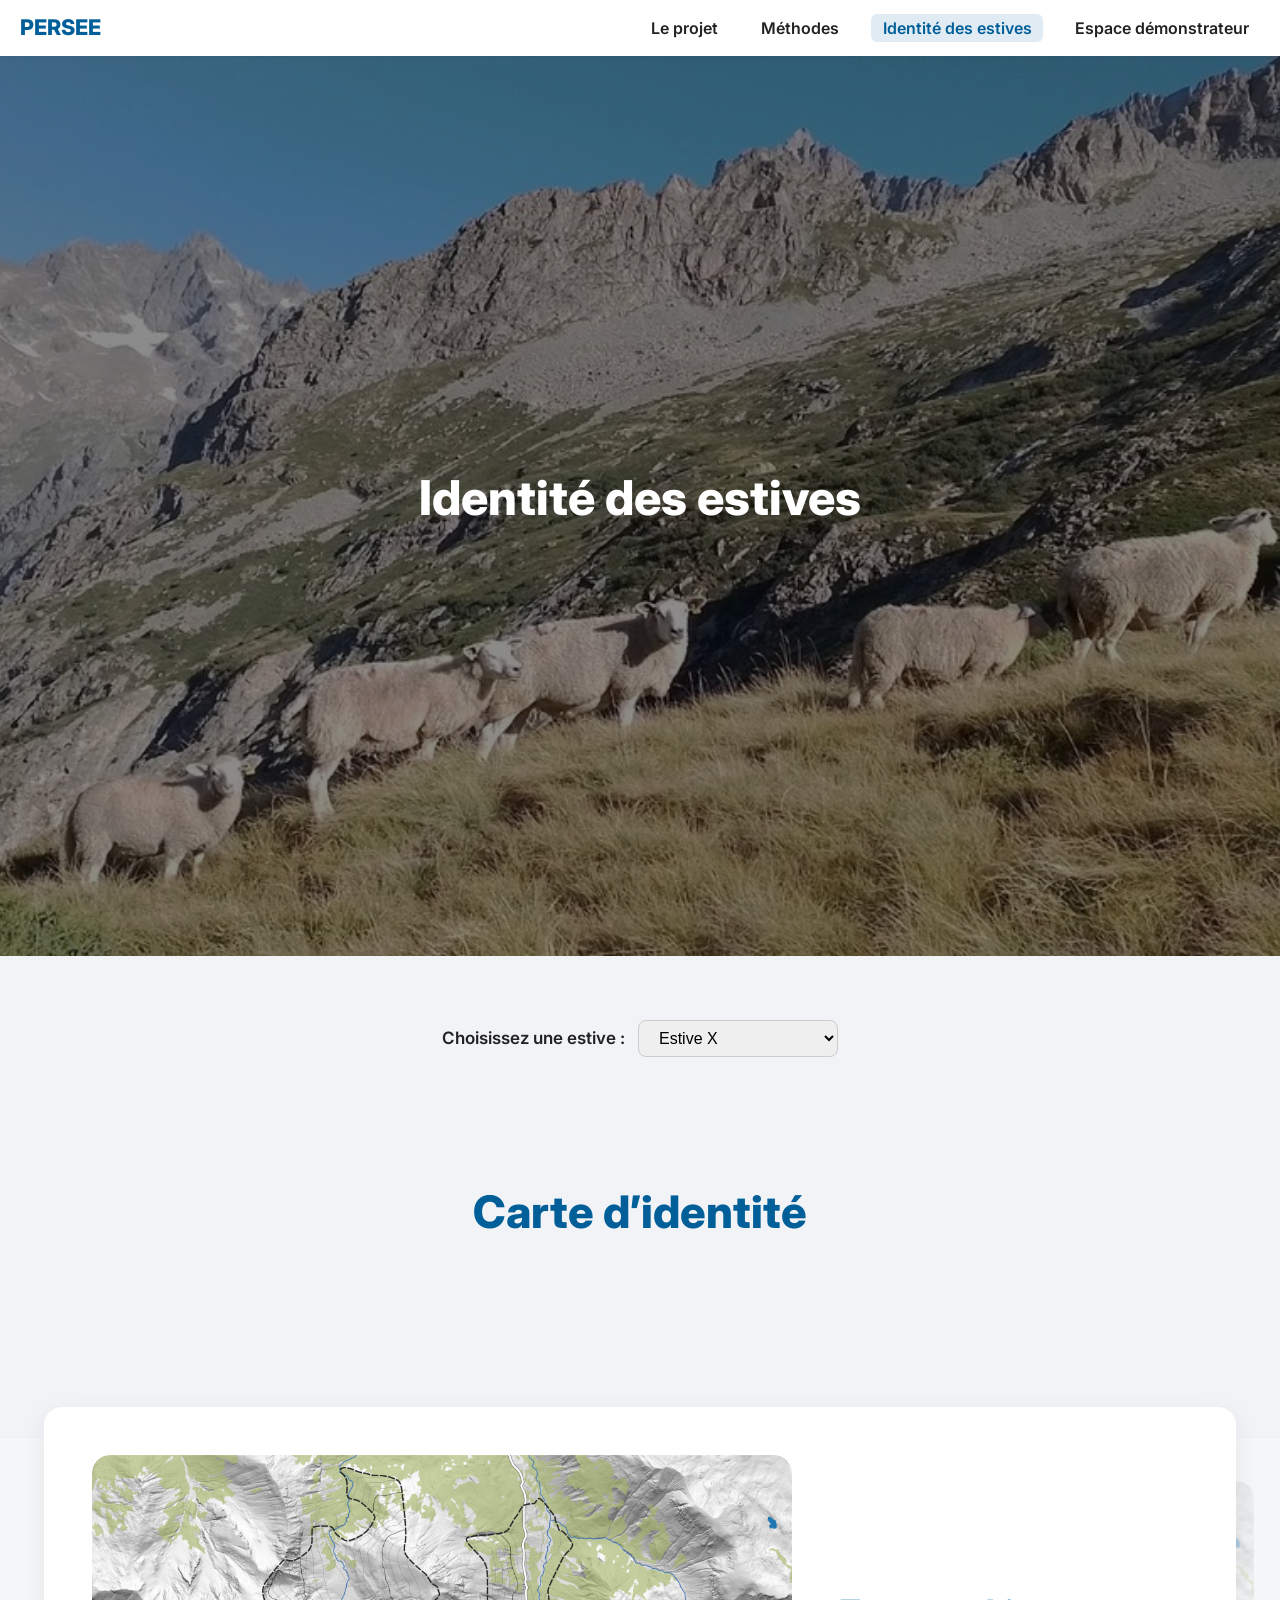
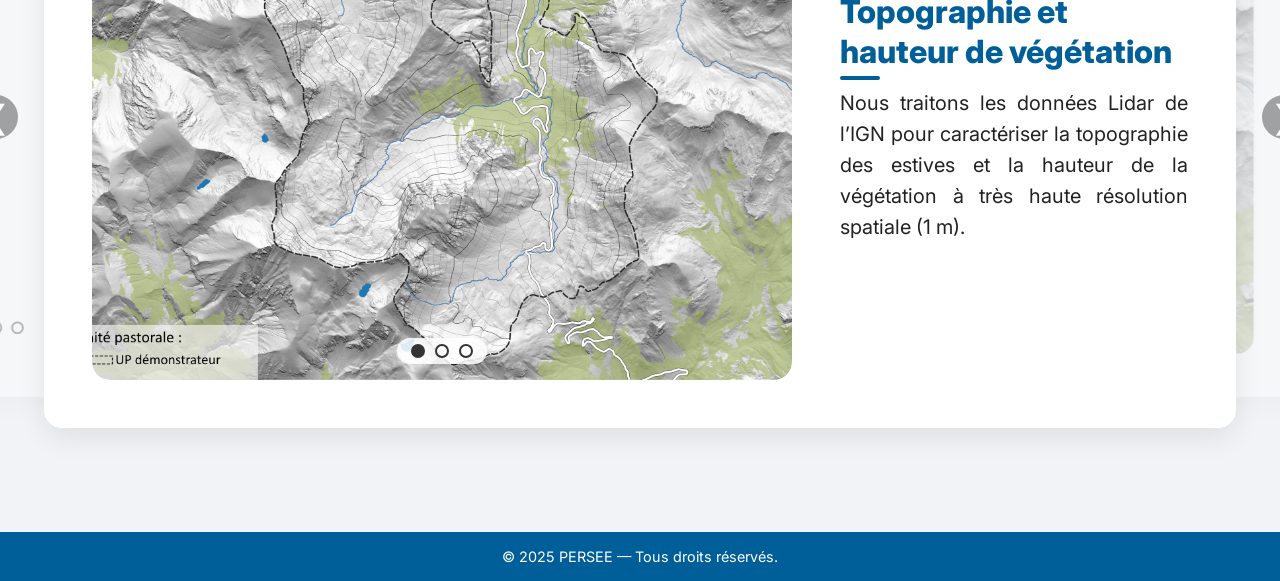
==== commit 3722032f: "MAJ 25/06/2025 17:40" ====
--- a/Carte_d_identité_des_estives.html
+++ b/Carte_d_identité_des_estives.html
@@ -192,17 +192,117 @@
   @media(max-width:1200px){:root{--img-w:540px;--pad:40px}}
   @media(max-width:600px){:root{--gap:48px;--pad:24px}body{font-size:15px}.hero h1{font-size:2rem}.analysis-text h3{font-size:1.6rem}}
 
- footer {
-  background-color: #005f99;
-  color: #FFFFFF;
-  text-align: center;
-  padding: 20px;
-  margin-top: 40px;
-}
-
-footer p {
-  font-size: 0.9rem;
-}
+ /* ------------------------------------------------------------------
+     FOOTER (correctif : finesse + centrage vertical & horizontal)
+  ------------------------------------------------------------------ */
+  footer{
+    background:#005f99;
+    color:#fff;
+    text-align:center;
+    /* padding haut/bas plus léger                       ↓ ↓ */
+    padding:12px 0;
+    margin-top:40px;
+    font-size:.9rem;
+
+    /* centrage vertical en cas de multi-lignes éventuelles */
+    display:flex;
+    align-items:center;
+    justify-content:center;
+  }
+  /* on annule la marge héritée des <p> du document */
+  footer p{margin:0;}
+  
+  
+  
+  
+ /* =========================================================
+   TITRES – gabarit commun (taille + petit trait décoratif)
+========================================================= */
+
+/* -------- Titres de section (H2) -------- */
+.section-title,
+.alpage-section h2{
+  font-size:2.8rem;        /* taille “grosse” */
+  text-align:center;
+  position:relative;
+  margin-bottom:1.6rem;    /* écart sous le titre */
+  color:var(--accent);
+}
+.section-title::after,
+.alpage-section h2::after{
+  content:"";
+  position:absolute;
+  left:50%; transform:translateX(-50%);
+  bottom:-10px;            /* place le filet sous le texte */
+  width:60px; height:4px;
+  background:var(--accent);
+  border-radius:2px;
+}
+
+/* -------- Titres des blocs (H3) -------- */
+.analysis-text h3{
+  font-size:2rem;          /* taille “moyenne” */
+  margin-bottom:1rem;
+  position:relative;
+  color:var(--accent);
+}
+.analysis-text h3::after{
+  content:"";
+  position:absolute;
+  left:0; bottom:-8px;     /* filet aligné à gauche du texte */
+  width:40px; height:4px;
+  background:var(--accent);
+  border-radius:2px;
+}
+}
+  
+  
+  
+  
+  
+  /* =======================================================
+   Correctifs finaux « Identité des estives » (25 / 06 / 2025)
+======================================================= */
+
+/* 1.   Pas de petit filet sous le Titre principal  */
+.alpage-section h2::after{ display:none!important; }
+
+/* 2.   Slider plus près du titre                   */
+.alpage-section .slider{ margin-top:24px; }        /* 40 px → 24 px */
+
+/* 3.   Corps de texte sous chaque H3 : même taille
+       que sur la page « Méthodes » (20 px ≈ 1.25 rem)         */
+.analysis-text p{
+  font-size:1.25rem;
+  line-height:1.55;
+  text-align:justify;
+}
+  
+  
+  
+  /* ==========================================================
+   Correctif 26-06-2025 – Identité des estives
+   1.   Supprime le filet sous « Carte d’identité »
+   2.   Rapproche le slider du titre
+   3.   Force l’image à gauche dans tous les blocs
+========================================================== */
+
+/* 1 ▸ titre principal sans pseudo-élément */
+.alpage-section h2::after{
+  content:none !important;      /* plus de filet */
+}
+
+/* 2 ▸ slider plus proche du titre */
+.alpage-section .slider{
+  margin-top:12px;              /* 24 px → 12 px */
+}
+
+/* 3 ▸ ordre des blocs : image à gauche, texte à droite */
+.analysis-block.reverse{
+  flex-direction:row !important; /* annule row-reverse */
+}
+  
+  
   </style>
 </head>
 
@@ -328,11 +428,10 @@
     </div><!-- /.section-content -->
   </section>
 
-  <!-- ======== FOOTER ======== -->
-  <footer>
-    <p>&copy; 2025 PERSEE — Tous droits réservés.</p>
-  </footer>
-
+<!-- ===== FOOTER ===== -->
+<footer>
+  <p>&copy;&nbsp;2025&nbsp;PERSEE&nbsp;—&nbsp;Tous droits réservés.</p>
+</footer>
   <!-- ============================ LIGHTBOX ============================ -->
   <div id="lightbox">
     <span id="lightbox-close">&times;</span>
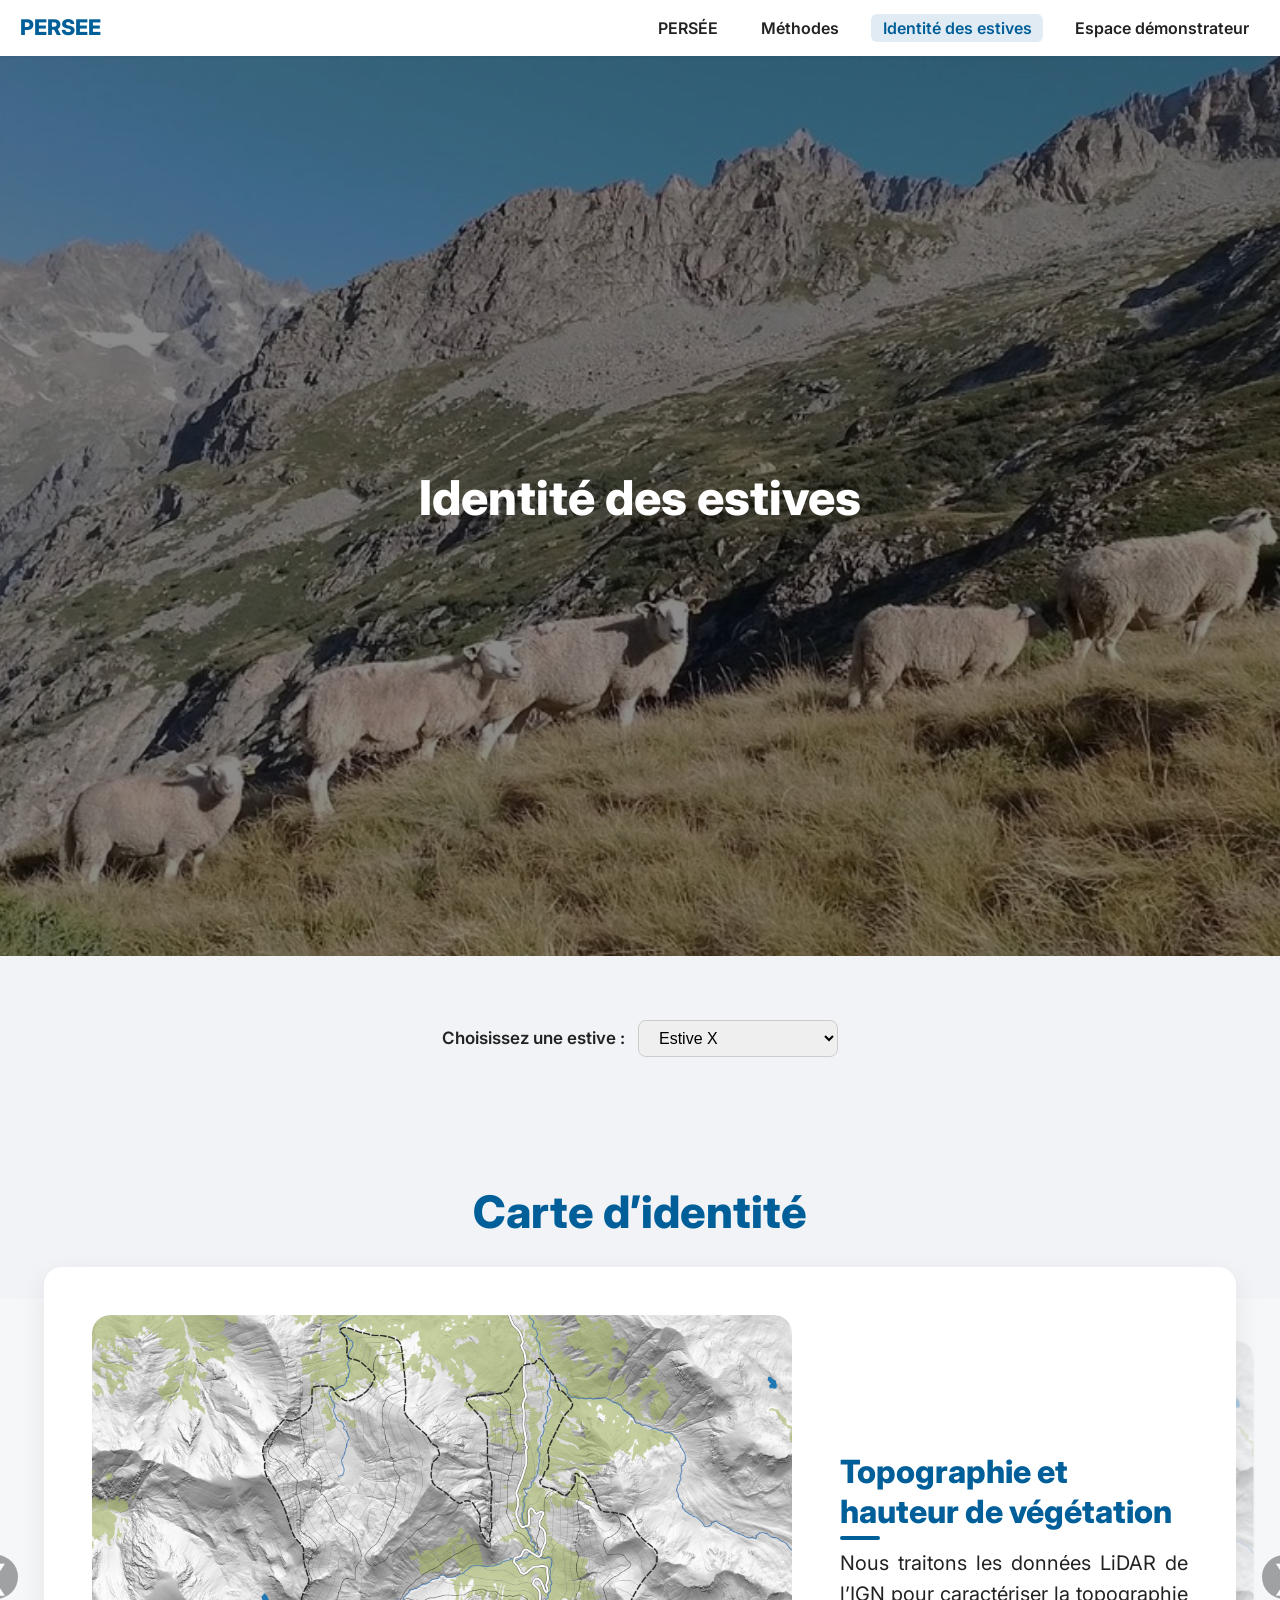
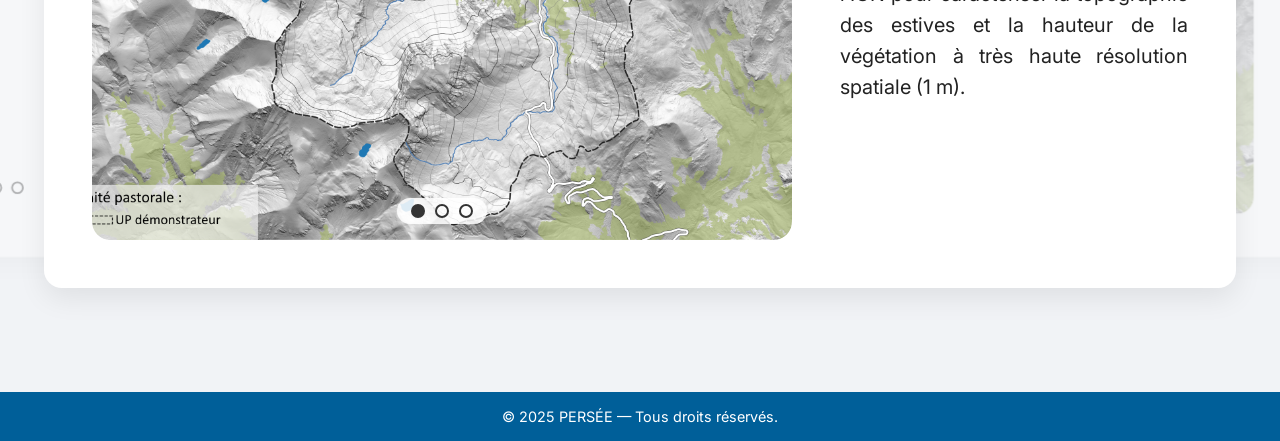
==== commit c2710d1a: "MAJ 26/06/2025 10:13" ====
--- a/Carte_d_identité_des_estives.html
+++ b/Carte_d_identité_des_estives.html
@@ -294,7 +294,7 @@
 
 /* 2 ▸ slider plus proche du titre */
 .alpage-section .slider{
-  margin-top:12px;              /* 24 px → 12 px */
+  margin-top:10px;              /* 24 px → 12 px */
 }
 
 /* 3 ▸ ordre des blocs : image à gauche, texte à droite */
@@ -309,23 +309,23 @@
 <body class="suivi">
 
   <!-- ▸ NAVBAR PERSEE ───────────────────────────────────────── -->
-<nav class="persee-navbar">
-  <a class="logo" href="index.html">PERSEE</a>
-
-  <!-- burger -->
-  <button class="nav-toggle" aria-label="Ouvrir / fermer le menu">
-    <span></span><span></span><span></span>
-  </button>
-
-  <!-- liens -->
-  <ul class="nav-links">
-    <li><a href="index.html">Le projet</a></li>
-    <li><a href="Suivi_GPS.html">Méthodes</a></li>
-    <li><a href="Carte_d_identité_des_estives.html">Identité des estives</a></li>
-    <li><a href="Espace_démonstrateur.html">Espace démonstrateur</a></li>
-  </ul>
-</nav>
-<!-- ────────────────────────────────────────────────────────── -->
+  <nav class="persee-navbar">
+    <a class="logo" href="index.html">PERSEE</a>
+
+    <!-- burger -->
+    <button class="nav-toggle" aria-label="Ouvrir / fermer le menu">
+      <span></span><span></span><span></span>
+    </button>
+
+    <!-- liens -->
+    <ul class="nav-links">
+      <li><a href="index.html">PERSÉE</a></li>
+      <li><a href="Suivi_GPS.html">Méthodes</a></li>
+      <li><a href="Carte_d_identité_des_estives.html">Identité des estives</a></li>
+      <li><a href="Espace_démonstrateur.html">Espace démonstrateur</a></li>
+    </ul>
+  </nav>
+  <!-- ────────────────────────────────────────────────────────── -->
 
   <!-- ============================ HERO ============================ -->
   <section class="hero" style="background-image:url('images/hero.jpg')">
@@ -335,7 +335,7 @@
     </div>
   </section>
 
-  <!-- ============================ SELECTEUR ALPAGE ============================ -->
+  <!-- ============================ SÉLECTEUR D’ESTIVE ============================ -->
   <section class="section section-full">
     <div class="section-content text" style="text-align:center">
       <label for="alp_select">Choisissez une estive&nbsp;:</label>
@@ -347,13 +347,15 @@
     </div>
   </section>
 
-  <!-- ============================ TITRE SECTION ============================ -->
+  <!-- ============================ IDENTITÉ + CARROUSEL — ESTIVE X ============================ -->
   <section id="demonstratrice" class="section section-full alpage-section">
-    <div class="section-content"><h2>Carte d’identité </h2></div>
-  </section>
-
-  <!-- ============================ CARTES ============================ -->
-  <section class="section section-full analysis-section alpage-section">
+
+    <!-- ▸ Titre -->
+    <div class="section-content">
+      <h2>Carte d’identité</h2>
+    </div>
+
+    <!-- ▸ Blocs d’analyse + carrousel -->
     <div class="section-content">
 
       <div class="slider">
@@ -363,14 +365,14 @@
         <div class="analysis-block">
           <div class="analysis-image">
             <div class="carousel-wrapper" id="car-bloc1">
-              <img src="images/topo.png" class="zoomable behavior-img active" alt="MNT LiDAR" data-caption="Carte topographique (LiDAR)">
-              <img src="images/DAH.png" class="zoomable behavior-img" alt="DAH hydrique" data-caption="Indice DAH (pente × exposition)">
-              <img src="images/pente.png" class="zoomable behavior-img" alt="Carte des pentes" data-caption="Carte des pentes (degrés)">
+              <img src="images/topo.png"  class="zoomable behavior-img active" alt="MNT LiDAR"             data-caption="Carte topographique (LiDAR)">
+              <img src="images/DAH.png"   class="zoomable behavior-img"        alt="DAH hydrique"         data-caption="Indice DAH (pente × exposition)">
+              <img src="images/pente.png" class="zoomable behavior-img"        alt="Carte des pentes"     data-caption="Carte des pentes (degrés)">
             </div>
           </div>
           <div class="analysis-text">
             <h3>Topographie et hauteur de végétation</h3>
-            <p>Nous traitons les données Lidar de l’IGN pour caractériser la topographie des estives et la hauteur de la végétation à très haute résolution spatiale (1 m).</p>
+            <p>Nous traitons les données LiDAR de l’IGN pour caractériser la topographie des estives et la hauteur de la végétation à très haute résolution spatiale (1&nbsp;m).</p>
           </div>
         </div>
 
@@ -381,14 +383,12 @@
               <img src="images/snow2021.png" class="zoomable behavior-img" alt="SMOD 2021" data-caption="Enneigement hiver 2021 (SMOD)">
               <img src="images/snow2022.png" class="zoomable behavior-img" alt="SMOD 2022" data-caption="Enneigement hiver 2022 (SMOD)">
               <img src="images/snow2023.png" class="zoomable behavior-img" alt="SMOD 2023" data-caption="Enneigement hiver 2023 (SMOD)">
-              <img src="images/Fsca.png" class="zoomable behavior-img active" alt="FSCA" data-caption="Enneigement median sur 15 ans (FSCA)">
+              <img src="images/Fsca.png"    class="zoomable behavior-img active" alt="FSCA" data-caption="Enneigement médian sur 15 ans (FSCA)">
             </div>
           </div>
           <div class="analysis-text">
             <h3>Enneigement saisonnier</h3>
-            <p>En collaboration avec le CESBIO (CNRS, Université de Toulouse), nous déterminons pour chaque année les dates du déneigement printanier et du réenneigement automnal 
-            à 20m de résolution spatiale. Les conditions météorologiques au cours de la période sans neige sont également produites à fine résolution spatiale afin de modéliser la 
-            pousse saisonnière de l’herbe dans les différents quartiers de l’estive.</p>
+            <p>En collaboration avec le CESBIO (CNRS, Université de Toulouse), nous déterminons pour chaque année les dates de déneigement printanier et de réenneigement automnal (20 m de résolution). Les conditions météorologiques durant la période sans neige sont également produites afin de modéliser la pousse saisonnière de l’herbe.</p>
           </div>
         </div>
 
@@ -399,8 +399,7 @@
           </div>
           <div class="analysis-text">
             <h3>Habitats</h3>
-            <p>Nous réalisons des cartes de distribution des habitats selon leur vocation pastorale. Ce travail est réalisé soit en s’appuyant sur des cartographies existantes, 
-            soit en développant de nouveaux produits combinant imagerie satellite et données acquises au sol.</p>
+            <p>Nous réalisons des cartes de distribution des habitats selon leur vocation pastorale, à partir de cartographies existantes ou de nouveaux produits combinant imagerie satellite et données de terrain.</p>
           </div>
         </div>
 
@@ -408,7 +407,9 @@
         <div class="analysis-block">
           <div class="analysis-image">
             <div class="carousel-wrapper" id="car-bloc3">
-              <video class="behavior-img" autoplay loop muted playsinline preload="auto" data-caption="Vague verte (animation)"><source src="images/Greenwave.mp4" type="video/mp4"></video>
+              <video class="behavior-img" autoplay loop muted playsinline preload="auto" data-caption="Vague verte (animation)">
+                <source src="images/Greenwave.mp4" type="video/mp4">
+              </video>
               <img src="images/Carte_MAX_V_2021.png" class="zoomable behavior-img" alt="Production 2021" data-caption="Production 2021 (NDVI max)">
               <img src="images/Carte_MAX_V_2022.png" class="zoomable behavior-img" alt="Production 2022" data-caption="Production 2022 (NDVI max)">
               <img src="images/Carte_MAX_V_2023.png" class="zoomable behavior-img" alt="Production 2023" data-caption="Production 2023 (NDVI max)">
@@ -416,9 +417,7 @@
           </div>
           <div class="analysis-text">
             <h3>Phénologie</h3>
-            <p>Nous traitons les images satellite Sentinel-2 (produit HR-VPP, résolution 20m) afin de caractériser les différentes phases de la pousse de l’herbe (croissance, 
-            maturité, senescence, dépérissement) au cours de la saison de chaque année de suivi. Ces cycles phénologiques renseignent indirectement sur la qualité de la ressource 
-            pastorale disponible (fin et grossier).</p>
+            <p>À partir des images Sentinel-2 (HR-VPP, 20 m), nous caractérisons les phases de la pousse de l’herbe (croissance, maturité, sénescence) pour chaque saison, renseignant indirectement la qualité de la ressource pastorale.</p>
           </div>
         </div>
 
@@ -430,7 +429,7 @@
 
 <!-- ===== FOOTER ===== -->
 <footer>
-  <p>&copy;&nbsp;2025&nbsp;PERSEE&nbsp;—&nbsp;Tous droits réservés.</p>
+  <p>&copy;&nbsp;2025&nbsp;PERSÉE&nbsp;—&nbsp;Tous droits réservés.</p>
 </footer>
   <!-- ============================ LIGHTBOX ============================ -->
   <div id="lightbox">
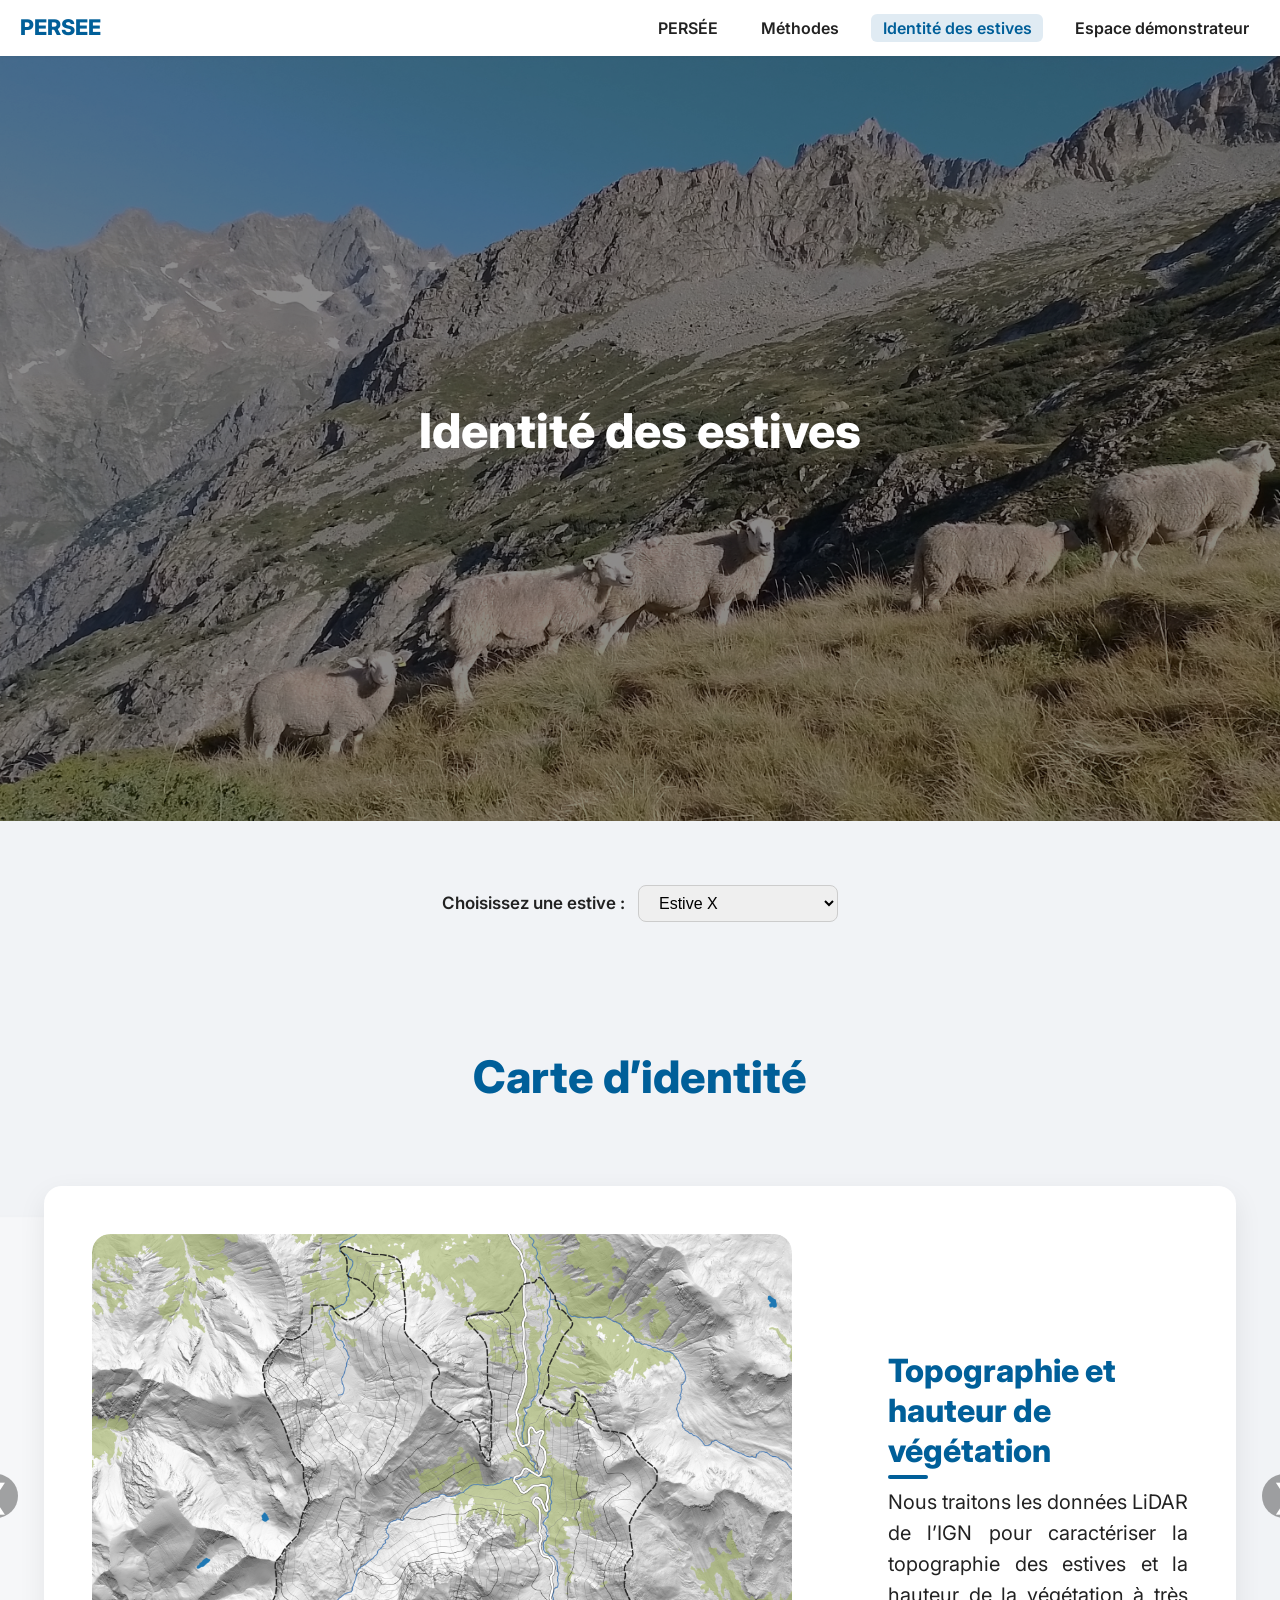
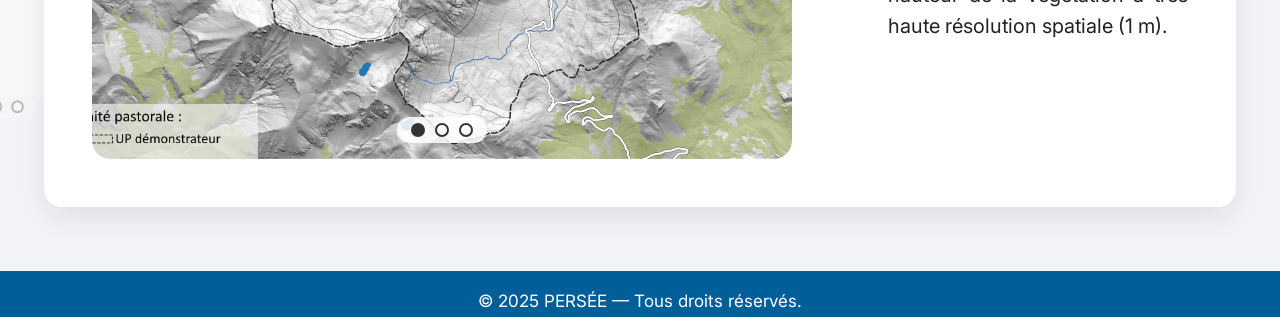
==== commit 53bede48: "MAJ 11/07/2025 17:15" ====
--- a/Carte_d_identité_des_estives.html
+++ b/Carte_d_identité_des_estives.html
@@ -17,13 +17,13 @@
      Variables globales
   -------------------------------------------------*/
   :root{
-    --gap:80px;              /* espace vertical entre cartes            */
-    --pad:48px;              /* padding interne des cartes               */
-    --img-w:700px;           /* largeur image sur desktop                */
-    --accent:#005f99;        /* couleur de la charte PERSEE              */
-    --radius:18px;           /* rayon d’angle homogène                   */
+    --gap:80px;
+    --pad:48px;
+    --img-w:700px;
+    --accent:#005f99;
+    --radius:18px;
     --shadow:0 10px 28px rgba(0,0,0,.08);
-    --arrow-size:44px;       /* diamètre des flèches du slider           */
+    --arrow-size:44px;
   }
 
   /* ------------- RESET & TYPO ------------- */
@@ -35,96 +35,32 @@
   h1,h2,h3,h4,h5{font-weight:800;line-height:1.25;color:var(--accent)}
   p{margin-top:1rem}
 
-  /* ========= NAVBAR PERSEE (uniforme sur tout le site) ========= */
+  /* ========= NAVBAR PERSEE ========= */
 :root{
-  --nav-bg: #ffffff;
-  --nav-accent: #005f99;
-  --nav-link-hover: rgba(0,0,0,.08);
+  --nav-bg:#ffffff;
+  --nav-accent:#005f99;
+  --nav-link-hover:rgba(0,0,0,.08);
 }
 
 .persee-navbar{
-  height: 56px;
-  display:flex;
-  align-items:center;
-  padding: 0 1.25rem;
-  background: var(--nav-bg);
-  box-shadow: 0 1px 4px rgba(0,0,0,.06);
-  position: sticky;           /* reste visible au défilement */
-  top:0; z-index: 2000;
-}
-
-/* logo */
-.persee-navbar .logo{
-  font: 800 1.35rem/1 'Inter',sans-serif;
-  color: var(--nav-accent);
-  text-decoration:none;
-  margin-right:auto;
-}
-
-/* liste */
-.persee-navbar .nav-links{
-  display:flex; gap:1.3rem;
-  list-style:none;
-  margin:0; padding:0;
-}
-
-/* liens */
-.persee-navbar .nav-links a{
-  display:block;
-  padding:.35rem .7rem;
-  font:600 1rem/1 'Inter',sans-serif;
-  text-decoration:none; color:#222;
-  border-radius:6px;
-  transition:background .25s;
-}
-.persee-navbar .nav-links a:hover{
-  background:var(--nav-link-hover);
-}
-
-/* lien actif — ajouté en JS */
-.persee-navbar .nav-links a.active{
-  background:rgba(0,95,153,.12);
-  color:var(--nav-accent);
-}
-
-/* ---------- burger (mobile) ---------- */
-.nav-toggle{
-  display:none;               /* masqué sur desktop */
-  flex-direction:column;
-  gap:4px;
-  background:none; border:none;
-  cursor:pointer;
-  margin-left:1rem;
-}
-.nav-toggle span{
-  width:22px; height:3px;
-  background:#333; border-radius:2px;
-}
-
-/* mobile : affiche le burger, cache les liens */
+  height:56px;display:flex;align-items:center;padding:0 1.25rem;background:var(--nav-bg);
+  box-shadow:0 1px 4px rgba(0,0,0,.06);position:sticky;top:0;z-index:2000;
+}
+.persee-navbar .logo{font:800 1.35rem/1 'Inter',sans-serif;color:var(--nav-accent);text-decoration:none;margin-right:auto;}
+.persee-navbar .nav-links{display:flex;gap:1.3rem;list-style:none;margin:0;padding:0;}
+.persee-navbar .nav-links a{display:block;padding:.35rem .7rem;font:600 1rem/1 'Inter',sans-serif;text-decoration:none;color:#222;border-radius:6px;transition:background .25s;}
+.persee-navbar .nav-links a:hover{background:var(--nav-link-hover);}
+.persee-navbar .nav-links a.active{background:rgba(0,95,153,.12);color:var(--nav-accent);}
+.nav-toggle{display:none;flex-direction:column;gap:4px;background:none;border:none;cursor:pointer;margin-left:1rem;}
+.nav-toggle span{width:22px;height:3px;background:#333;border-radius:2px;}
 @media(max-width:768px){
-  .nav-toggle{ display:flex; }
-  .persee-navbar .nav-links{
-    position:absolute;
-    right:0; top:56px;
-    flex-direction:column;
-    background:var(--nav-bg);
-    width:100%;
-    max-height:0;
-    overflow:hidden;
-    transition:max-height .3s ease;
-    box-shadow:0 4px 10px rgba(0,0,0,.06);
-  }
-  .persee-navbar .nav-links.open{
-    max-height:260px;          /* assez pour 4 liens */
-  }
-  .persee-navbar .nav-links li{
-    border-bottom:1px solid rgba(0,0,0,.05);
-  }
-}
-
-
-  /* ------------- HERO plein écran ------------- */
+  .nav-toggle{display:flex;}
+  .persee-navbar .nav-links{position:absolute;right:0;top:56px;flex-direction:column;background:var(--nav-bg);width:100%;max-height:0;overflow:hidden;transition:max-height .3s ease;box-shadow:0 4px 10px rgba(0,0,0,.06);}
+  .persee-navbar .nav-links.open{max-height:260px;}
+  .persee-navbar .nav-links li{border-bottom:1px solid rgba(0,0,0,.05);}
+}
+
+  /* ------------- HERO ------------- */
   .hero{position:relative;height:100vh;background:center/cover no-repeat;display:flex;align-items:center;justify-content:center;text-align:center;color:#fff}
   .hero::after{content:"";position:absolute;inset:0;background:rgba(0,0,0,.45)}
   .hero-content{position:relative;z-index:1;padding:2rem 1rem}
@@ -145,7 +81,6 @@
   .analysis-block{display:flex;gap:var(--pad);align-items:center;background:#fff;border-radius:var(--radius);padding:var(--pad);box-shadow:var(--shadow);transition:transform .25s,box-shadow .25s}
   .analysis-block:hover{transform:translateY(-6px);box-shadow:0 14px 36px rgba(0,0,0,.1)}
   .analysis-block.reverse{flex-direction:row-reverse}
-
   .analysis-image{flex:0 0 var(--img-w);max-width:var(--img-w);aspect-ratio:4/3;position:relative;border-radius:var(--radius);overflow:hidden}
   .analysis-image img,.analysis-image>.carousel-wrapper{position:absolute;inset:0;width:100%;height:100%;object-fit:cover;border-radius:inherit}
 
@@ -161,7 +96,7 @@
   .caption{position:absolute;left:0;right:0;bottom:0;padding:10px 14px;font-size:.95rem;background:rgba(0,0,0,.55);backdrop-filter:blur(4px);color:#fff;border-bottom-left-radius:inherit;border-bottom-right-radius:inherit;opacity:0;transition:opacity .3s}
   .analysis-image:hover .caption,.carousel-wrapper:hover .caption{opacity:1}
 
-  /* ------------- SLIDER PRINCIPAL (animation identique au script 2) ------------- */
+  /* ------------- SLIDER PRINCIPAL ------------- */
   .slider{position:relative;overflow:visible;margin-top:var(--gap)}
   .slider .analysis-block{position:absolute;top:0;left:0;width:100%;margin-top:0!important;transition:transform .6s ease,opacity .6s ease;pointer-events:none;opacity:0}
   .slider .analysis-block[data-status="active"]{opacity:1;transform:translateX(0);pointer-events:auto;z-index:3}
@@ -188,136 +123,91 @@
   #lb-prev{left:34px}
   #lb-next{right:34px}
 
-  /* ------------- RESPONSIVE ajustements ------------- */
+  /* ------------- RESPONSIVE ------------- */
   @media(max-width:1200px){:root{--img-w:540px;--pad:40px}}
   @media(max-width:600px){:root{--gap:48px;--pad:24px}body{font-size:15px}.hero h1{font-size:2rem}.analysis-text h3{font-size:1.6rem}}
 
- /* ------------------------------------------------------------------
-     FOOTER (correctif : finesse + centrage vertical & horizontal)
-  ------------------------------------------------------------------ */
-  footer{
-    background:#005f99;
-    color:#fff;
-    text-align:center;
-    /* padding haut/bas plus léger                       ↓ ↓ */
-    padding:12px 0;
-    margin-top:40px;
-    font-size:.9rem;
-
-    /* centrage vertical en cas de multi-lignes éventuelles */
-    display:flex;
-    align-items:center;
-    justify-content:center;
-  }
-  /* on annule la marge héritée des <p> du document */
-  footer p{margin:0;}
+  /* -------- Titres des blocs (H3) -------- */
+  .analysis-text h3{font-size:2rem;margin-bottom:1rem;position:relative;color:var(--accent);}
+  .analysis-text h3::after{content:"";position:absolute;left:0;bottom:-8px;width:40px;height:4px;background:var(--accent);border-radius:2px}
+
+  /* -------- Texte descriptif -------- */
+  .analysis-text p{font-size:1.25rem;line-height:1.55;text-align:justify;}
   
-  
-  
-  
- /* =========================================================
-   TITRES – gabarit commun (taille + petit trait décoratif)
-========================================================= */
-
-/* -------- Titres de section (H2) -------- */
-.section-title,
+  /* ─── Correctifs d’alignement (titre + footer) ───────────────────────── */
+
+/* 1.  Titre “Carte d’identité” : centré et taille normale */
 .alpage-section h2{
-  font-size:2.8rem;        /* taille “grosse” */
-  text-align:center;
-  position:relative;
-  margin-bottom:1.6rem;    /* écart sous le titre */
-  color:var(--accent);
-}
-.section-title::after,
-.alpage-section h2::after{
-  content:"";
-  position:absolute;
-  left:50%; transform:translateX(-50%);
-  bottom:-10px;            /* place le filet sous le texte */
-  width:60px; height:4px;
-  background:var(--accent);
-  border-radius:2px;
-}
-
-/* -------- Titres des blocs (H3) -------- */
-.analysis-text h3{
-  font-size:2rem;          /* taille “moyenne” */
-  margin-bottom:1rem;
-  position:relative;
-  color:var(--accent);
-}
-.analysis-text h3::after{
-  content:"";
-  position:absolute;
-  left:0; bottom:-8px;     /* filet aligné à gauche du texte */
-  width:40px; height:4px;
-  background:var(--accent);
-  border-radius:2px;
-}
-}
-  
-  
-  
-  
-  
-  /* =======================================================
-   Correctifs finaux « Identité des estives » (25 / 06 / 2025)
-======================================================= */
-
-/* 1.   Pas de petit filet sous le Titre principal  */
-.alpage-section h2::after{ display:none!important; }
-
-/* 2.   Slider plus près du titre                   */
-.alpage-section .slider{ margin-top:24px; }        /* 40 px → 24 px */
-
-/* 3.   Corps de texte sous chaque H3 : même taille
-       que sur la page « Méthodes » (20 px ≈ 1.25 rem)         */
-.analysis-text p{
-  font-size:1.25rem;
-  line-height:1.55;
-  text-align:justify;
-}
-  
-  
-  
-  /* ==========================================================
-   Correctif 26-06-2025 – Identité des estives
-   1.   Supprime le filet sous « Carte d’identité »
-   2.   Rapproche le slider du titre
-   3.   Force l’image à gauche dans tous les blocs
-========================================================== */
-
-/* 1 ▸ titre principal sans pseudo-élément */
-.alpage-section h2::after{
-  content:none !important;      /* plus de filet */
-}
-
-/* 2 ▸ slider plus proche du titre */
-.alpage-section .slider{
-  margin-top:10px;              /* 24 px → 12 px */
-}
-
-/* 3 ▸ ordre des blocs : image à gauche, texte à droite */
-.analysis-block.reverse{
-  flex-direction:row !important; /* annule row-reverse */
-}
-  
-  
+  font-size:2.8rem;      /* même valeur qu’avant */
+  text-align:center;     /* centrage horizontal */
+  margin:0 auto 1.6rem;  /* espace dessous identique */
+}
+
+/* 2.  Footer : texte parfaitement centré dans toute la barre */
+footer{
+  display:flex;                  /* garde le centrage vertical */
+  justify-content:center;        /* centre horizontalement */
+  text-align:center;             /* au cas où */
+}
+
+
+/* ─── Correctif 1 : image à gauche, texte à droite dans le slider ─── */
+@media (min-width:900px){          /* uniquement pour l’affichage “large” */
+  .analysis-block{
+    flex-direction:row;           /* ordre normal → image puis texte */
+  }
+  .analysis-block .analysis-image{order:1;}
+  .analysis-block .analysis-text {order:2;margin-left:var(--pad);}
+}
+
+/* ─── Correctif 2 : footer bleu comme sur les autres pages ─── */
+footer{
+  background:#005f99 !important;  /* bleu charte PERSEE */
+  color:#fff;
+}
+
+
+/* ─── Forcer l’ordre image ▸ texte même si .reverse est présent ─── */
+@media (min-width:900px){
+  .analysis-block,
+  .analysis-block.reverse{           /* neutralise le row-reverse résiduel */
+    flex-direction:row !important;
+  }
+  .analysis-block .analysis-image{order:1;}  /* image à gauche  */
+  .analysis-block .analysis-text {order:2;margin-left:var(--pad);}
+}
+
+/* (le correctif footer bleu reste inchangé) */
+
+
+/* ─── Hero raccourci : on laisse 15 % du viewport libre ─── */
+.hero{
+  height:85vh;         /* 85 % → 15 % de “suite” apparaît */
+  min-height:460px;    /* garde un impact visuel sur écrans moyens */
+}
+
+/* Sur mobile on conserve la hauteur compacte déjà prévue */
+@media (max-width:768px){
+  .hero{height:45vh;}  /* valeur existante - rien ne change en dessous */
+}
+
+
+
+
+.hero{
+  height:85vh !important;   /* force la prise en compte */
+  min-height:460px;
+}
+
   </style>
 </head>
 
 <body class="suivi">
 
-  <!-- ▸ NAVBAR PERSEE ───────────────────────────────────────── -->
+  <!-- ▸ NAVBAR PERSEE -->
   <nav class="persee-navbar">
     <a class="logo" href="index.html">PERSEE</a>
-
-    <!-- burger -->
-    <button class="nav-toggle" aria-label="Ouvrir / fermer le menu">
-      <span></span><span></span><span></span>
-    </button>
-
-    <!-- liens -->
+    <button class="nav-toggle" aria-label="Ouvrir / fermer le menu"><span></span><span></span><span></span></button>
     <ul class="nav-links">
       <li><a href="index.html">PERSÉE</a></li>
       <li><a href="Suivi_GPS.html">Méthodes</a></li>
@@ -325,17 +215,13 @@
       <li><a href="Espace_démonstrateur.html">Espace démonstrateur</a></li>
     </ul>
   </nav>
-  <!-- ────────────────────────────────────────────────────────── -->
-
-  <!-- ============================ HERO ============================ -->
+
+  <!-- HERO -->
   <section class="hero" style="background-image:url('images/hero.jpg')">
-    <div class="hero-content">
-      <h1>Identité des estives</h1>
-      <p></p>
-    </div>
+    <div class="hero-content"><h1>Identité des estives</h1><p></p></div>
   </section>
 
-  <!-- ============================ SÉLECTEUR D’ESTIVE ============================ -->
+  <!-- SELECTEUR -->
   <section class="section section-full">
     <div class="section-content text" style="text-align:center">
       <label for="alp_select">Choisissez une estive&nbsp;:</label>
@@ -347,27 +233,21 @@
     </div>
   </section>
 
-  <!-- ============================ IDENTITÉ + CARROUSEL — ESTIVE X ============================ -->
+  <!-- IDENTITÉ + CARROUSEL -->
   <section id="demonstratrice" class="section section-full alpage-section">
-
-    <!-- ▸ Titre -->
+    <div class="section-content"><h2>Carte d’identité</h2></div>
+
     <div class="section-content">
-      <h2>Carte d’identité</h2>
-    </div>
-
-    <!-- ▸ Blocs d’analyse + carrousel -->
-    <div class="section-content">
-
       <div class="slider">
         <button class="slide-btn prev" aria-label="Précédent">&#10094;</button>
 
-        <!-- ===== Carte topographique ===== -->
+        <!-- Bloc 1 -->
         <div class="analysis-block">
           <div class="analysis-image">
             <div class="carousel-wrapper" id="car-bloc1">
-              <img src="images/topo.png"  class="zoomable behavior-img active" alt="MNT LiDAR"             data-caption="Carte topographique (LiDAR)">
-              <img src="images/DAH.png"   class="zoomable behavior-img"        alt="DAH hydrique"         data-caption="Indice DAH (pente × exposition)">
-              <img src="images/pente.png" class="zoomable behavior-img"        alt="Carte des pentes"     data-caption="Carte des pentes (degrés)">
+              <img src="images/topo.png"  class="zoomable behavior-img active" alt="MNT LiDAR" data-caption="Carte topographique (LiDAR)">
+              <img src="images/DAH.png"   class="zoomable behavior-img" alt="DAH hydrique" data-caption="Indice DAH (pente × exposition)">
+              <img src="images/pente.png" class="zoomable behavior-img" alt="Carte des pentes" data-caption="Carte des pentes (degrés)">
             </div>
           </div>
           <div class="analysis-text">
@@ -376,7 +256,7 @@
           </div>
         </div>
 
-        <!-- ===== Enneigement ===== -->
+        <!-- Bloc 2 -->
         <div class="analysis-block reverse">
           <div class="analysis-image">
             <div class="carousel-wrapper" id="car-bloc4">
@@ -392,7 +272,7 @@
           </div>
         </div>
 
-        <!-- ===== Carte d’habitat ===== -->
+        <!-- Bloc 3 -->
         <div class="analysis-block reverse">
           <div class="analysis-image">
             <img src="images/Carte_habitat_bis.png" class="zoomable" alt="Cartographie d'habitat" data-caption="Cartographie des habitats pastoraux">
@@ -403,11 +283,11 @@
           </div>
         </div>
 
-        <!-- ===== Phénologie ===== -->
+        <!-- Bloc 4 : Phénologie -->
         <div class="analysis-block">
           <div class="analysis-image">
             <div class="carousel-wrapper" id="car-bloc3">
-              <video class="behavior-img" autoplay loop muted playsinline preload="auto" data-caption="Vague verte (animation)">
+              <video class="zoomable behavior-img" autoplay loop muted playsinline preload="auto" data-caption="Vague verte (animation)">
                 <source src="images/Greenwave.mp4" type="video/mp4">
               </video>
               <img src="images/Carte_MAX_V_2021.png" class="zoomable behavior-img" alt="Production 2021" data-caption="Production 2021 (NDVI max)">
@@ -422,26 +302,25 @@
         </div>
 
         <button class="slide-btn next" aria-label="Suivant">&#10095;</button>
-      </div><!-- /.slider -->
-
-    </div><!-- /.section-content -->
+      </div>
+    </div>
   </section>
 
-<!-- ===== FOOTER ===== -->
-<footer>
-  <p>&copy;&nbsp;2025&nbsp;PERSÉE&nbsp;—&nbsp;Tous droits réservés.</p>
-</footer>
-  <!-- ============================ LIGHTBOX ============================ -->
+  <!-- FOOTER -->
+  <footer><p>&copy;&nbsp;2025&nbsp;PERSÉE&nbsp;—&nbsp;Tous droits réservés.</p></footer>
+
+  <!-- LIGHTBOX -->
   <div id="lightbox">
     <span id="lightbox-close">&times;</span>
     <span class="lb-arrow" id="lb-prev">&#10094;</span>
     <img id="lightbox-img" alt="zoom" />
+    <video id="lightbox-video" controls loop muted style="max-width:90vw;max-height:90vh;border-radius:12px;box-shadow:0 8px 32px rgba(0,0,0,.45);display:none"></video>
     <span class="lb-arrow" id="lb-next">&#10095;</span>
   </div>
 
   <!-- ============================ SCRIPTS ============================ -->
   <script>
-  /* ----------------------------- 1. Carrousels internes ----------------------------- */
+  /* 1. Carrousels internes */
   function initCarousel(id){
     const wrap = typeof id === 'string' ? document.getElementById(id) : id;
     if(!wrap) return;
@@ -466,15 +345,15 @@
       [...dots.childNodes].forEach((d,i) => d.classList.toggle('active', i===idx));
       cap.textContent = imgs[idx].dataset.caption || imgs[idx].alt;
     };
-    wrap.addEventListener('wheel',e=>{e.preventDefault();idx = (idx + (e.deltaY>0?1:-1) + imgs.length)%imgs.length;update();}, {passive:false});
+    wrap.addEventListener('wheel',e=>{e.preventDefault();idx = (idx + (e.deltaY>0?1:-1) + imgs.length)%imgs.length;update();},{passive:false});
     let sx=0;
     wrap.addEventListener('touchstart',e=>sx=e.touches[0].clientX,{passive:true});
-    wrap.addEventListener('touchend',e=>{const dx=e.changedTouches[0].clientX - sx; if(Math.abs(dx)<40) return; idx = (idx + (dx<0?1:-1) + imgs.length)%imgs.length; update();});
+    wrap.addEventListener('touchend',e=>{const dx=e.changedTouches[0].clientX - sx;if(Math.abs(dx)<40) return;idx=(idx+(dx<0?1:-1)+imgs.length)%imgs.length;update();});
     update();
   }
   ['car-bloc1','car-bloc3','car-bloc4'].forEach(initCarousel);
 
-  /* ----------------------------- 2. Légendes images simples ----------------------------- */
+  /* 2. Légendes images simples */
   document.querySelectorAll('.analysis-image > img.zoomable:not(.behavior-img)').forEach(img=>{
     if(img.parentElement.querySelector('.caption')) return;
     const c = document.createElement('div');
@@ -483,66 +362,73 @@
     img.parentElement.appendChild(c);
   });
 
-  /* ----------------------------- 3. Lightbox améliorée ----------------------------- */
+  /* 3. Lightbox améliorée */
   const lb = document.getElementById('lightbox');
   const lbImg = document.getElementById('lightbox-img');
+  const lbVideo = document.getElementById('lightbox-video');
   const lbPrev = document.getElementById('lb-prev');
   const lbNext = document.getElementById('lb-next');
   let lbGroup = [], lbIdx = 0;
 
-  function openLB(img){
-    const wrap = img.closest('.carousel-wrapper');
-    if(wrap){
-      lbGroup = [...wrap.querySelectorAll('.behavior-img')];
-      lbIdx = lbGroup.indexOf(img);
-      lbPrev.style.display = lbNext.style.display = 'block';
+  function showInLB(node){
+    const isVid = node.tagName === 'VIDEO';
+    lbImg.style.display   = isVid ? 'none'  : 'block';
+    lbVideo.style.display = isVid ? 'block' : 'none';
+    if(isVid){
+      const s = node.querySelector('source')?.src || node.src;
+      lbVideo.src = s;
+      lbVideo.load();
     }else{
-      lbGroup = [img];
-      lbIdx = 0;
-      lbPrev.style.display = lbNext.style.display = 'none';
+      lbImg.src = node.src;
     }
-    lbImg.src = lbGroup[lbIdx].src;
+  }
+
+  function openLB(el){
+    const wrap = el.closest('.carousel-wrapper');
+    lbGroup = wrap ? [...wrap.querySelectorAll('.behavior-img')] : [el];
+    lbIdx   = lbGroup.indexOf(el);
+    lbPrev.style.display = lbNext.style.display = lbGroup.length>1 ? 'block' : 'none';
+    showInLB(lbGroup[lbIdx]);
     lb.style.display = 'flex';
   }
+
   function closeLB(){ lb.style.display = 'none'; }
-  function navLB(d){ if(lbGroup.length<=1) return; lbIdx = (lbIdx + d + lbGroup.length)%lbGroup.length; lbImg.src = lbGroup[lbIdx].src; }
+  function navLB(d){
+    if(lbGroup.length<=1) return;
+    lbIdx = (lbIdx + d + lbGroup.length) % lbGroup.length;
+    showInLB(lbGroup[lbIdx]);
+  }
 
   document.querySelectorAll('.zoomable').forEach(im=>im.addEventListener('click',()=>openLB(im)));
   document.getElementById('lightbox-close').onclick = closeLB;
-  lbPrev.onclick = ()=> navLB(-1);
-  lbNext.onclick = ()=> navLB(1);
-  lb.onclick = e => { if(e.target.id === 'lightbox') closeLB(); };
-  lb.addEventListener('wheel', e=>{ if(lbGroup.length<=1) return; e.preventDefault(); navLB(e.deltaY>0?1:-1); }, {passive:false});
+  lbPrev.onclick = ()=>navLB(-1);
+  lbNext.onclick = ()=>navLB(1);
+  lb.onclick = e=>{if(e.target.id==='lightbox') closeLB();};
+  lb.addEventListener('wheel',e=>{if(lbGroup.length<=1) return;e.preventDefault();navLB(e.deltaY>0?1:-1);},{passive:false});
   let lStart=0;
   lb.addEventListener('touchstart',e=>lStart=e.touches[0].clientX,{passive:true});
-  lb.addEventListener('touchend',e=>{ const dx=e.changedTouches[0].clientX - lStart; if(Math.abs(dx)<40) return; navLB(dx<0?1:-1); });
-  window.addEventListener('keydown',e=>{ if(lb.style.display!=='flex') return; if(e.key==='ArrowRight') navLB(1); else if(e.key==='ArrowLeft') navLB(-1); else if(e.key==='Escape') closeLB(); });
-
-  /* ----------------------------- 4. Slider principal (animations script2) ----------------------------- */
+  lb.addEventListener('touchend',e=>{const dx=e.changedTouches[0].clientX - lStart;if(Math.abs(dx)<40) return;navLB(dx<0?1:-1);});
+  window.addEventListener('keydown',e=>{if(lb.style.display!=='flex') return;if(e.key==='ArrowRight') navLB(1);else if(e.key==='ArrowLeft') navLB(-1);else if(e.key==='Escape') closeLB();});
+
+  /* 4. Slider principal */
   document.addEventListener('DOMContentLoaded',()=>{
     document.querySelectorAll('.slider').forEach(slider=>{
       const cards = [...slider.querySelectorAll('.analysis-block')];
       if(!cards.length) return;
       let idx = 0;
-      /* hauteur fixe pour éviter le tremblement */
-      const maxH = Math.max(...cards.map(c => c.getBoundingClientRect().height));
+      const maxH = Math.max(...cards.map(c=>c.getBoundingClientRect().height));
       slider.style.height = maxH + 'px';
-
       const setStates = ()=>{
         cards.forEach((card,i)=>{
-          const diff = (i - idx + cards.length) % cards.length;
-          if(diff === 0) card.dataset.status = 'active';
-          else if(diff === 1) card.dataset.status = 'after';
-          else if(diff === cards.length-1) card.dataset.status = 'before';
-          else card.dataset.status = '';
+          const diff = (i-idx+cards.length)%cards.length;
+          card.dataset.status = diff===0 ? 'active' : diff===1 ? 'after' : diff===cards.length-1 ? 'before' : '';
         });
       };
-      const move = d => { idx = (idx + d + cards.length) % cards.length; setStates(); };
-
-      slider.querySelector('.slide-btn.prev').addEventListener('click',()=>move(-1));
-      slider.querySelector('.slide-btn.next').addEventListener('click',()=>move(1));
+      const move=d=>{idx=(idx+d+cards.length)%cards.length;setStates();};
+      slider.querySelector('.slide-btn.prev').onclick=()=>move(-1);
+      slider.querySelector('.slide-btn.next').onclick=()=>move(1);
       window.addEventListener('keydown',e=>{
-        if(lb.style.display==='flex') return; /* pas de conflit avec la lightbox */
+        if(lb.style.display==='flex') return;
         if(e.key==='ArrowLeft') move(-1);
         if(e.key==='ArrowRight') move(1);
       });
@@ -550,47 +436,27 @@
     });
   });
 
-  /* ----------------------------- 5. Sélecteur d’alpage ----------------------------- */
-  const sel = document.getElementById('alp_select');
+  /* 5. Sélecteur d’alpage */
+  const sel=document.getElementById('alp_select');
   sel.addEventListener('change',()=>{
     document.querySelectorAll('.alpage-section').forEach(s=>s.style.display='none');
-    const t = document.getElementById(sel.value);
-    if(t) t.style.display = 'block';
+    const t=document.getElementById(sel.value);
+    if(t) t.style.display='block';
   });
   window.addEventListener('DOMContentLoaded',()=>document.getElementById('demonstratrice').style.display='block');
 
-
-  
-  
-  
-
-/* 1.  Burger -------------------------------------------------- */
-document
-  .querySelector('.nav-toggle')
-  .addEventListener('click', () =>
-    document.querySelector('.nav-links').classList.toggle('open')
-  );
-
-/* 2.  Lien actif automatique ---------------------------------- */
-(function () {
-  /* nom du fichier courant (décodé + en minuscules)            */
-  const current = decodeURIComponent(
-                    location.pathname.split('/').pop() || 'index.html'
-                  ).toLowerCase();
-
-  document.querySelectorAll('.persee-navbar .nav-links a').forEach(link => {
-    const target = decodeURIComponent(
-                     link.getAttribute('href').split('/').pop()
-                   ).toLowerCase();
-
-    if (target === current) link.classList.add('active');
-  });
-})();
-</script>
-
-
-  
-  
-  
+  /* Burger */
+  document.querySelector('.nav-toggle').addEventListener('click',()=>document.querySelector('.nav-links').classList.toggle('open'));
+
+  /* Lien actif */
+  (function(){
+    const current=decodeURIComponent(location.pathname.split('/').pop()||'index.html').toLowerCase();
+    document.querySelectorAll('.persee-navbar .nav-links a').forEach(link=>{
+      const target=decodeURIComponent(link.getAttribute('href').split('/').pop()).toLowerCase();
+      if(target===current) link.classList.add('active');
+    });
+  })();
+  </script>
+
 </body>
-</html>+</html>
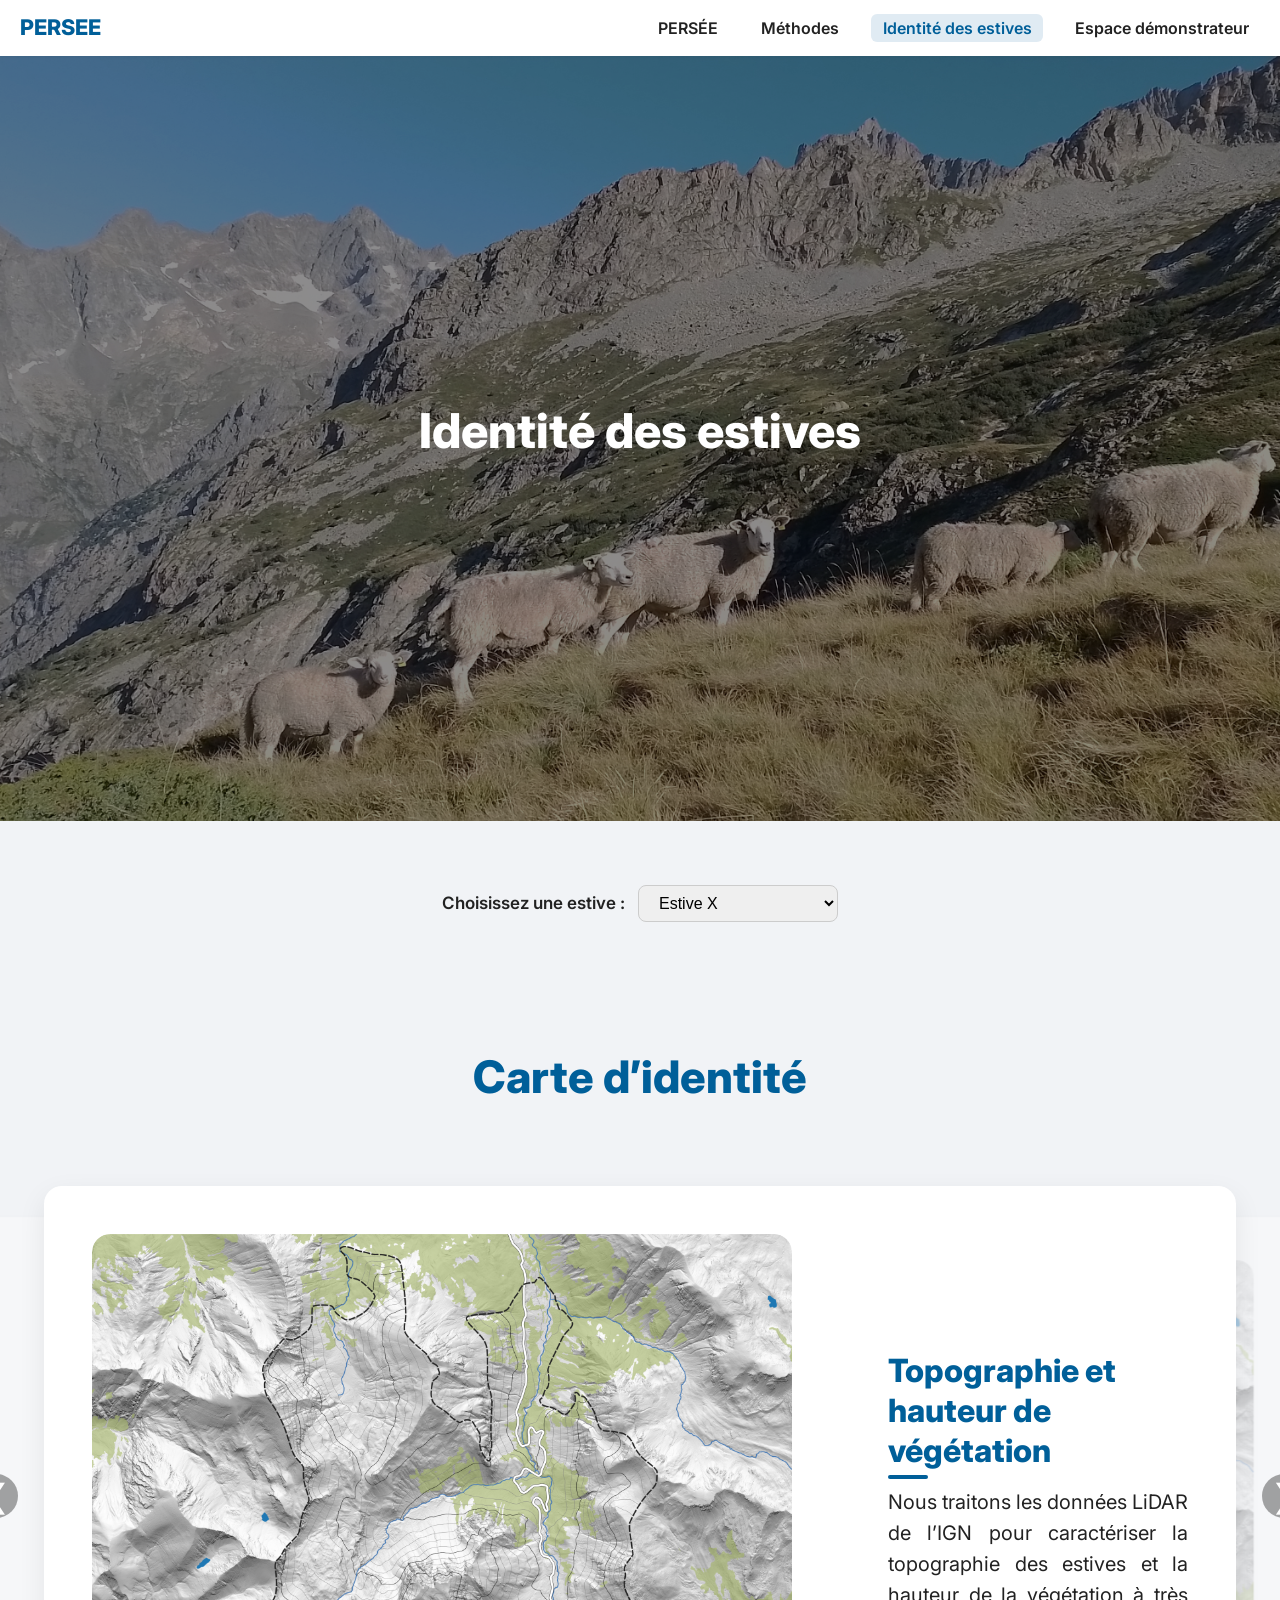
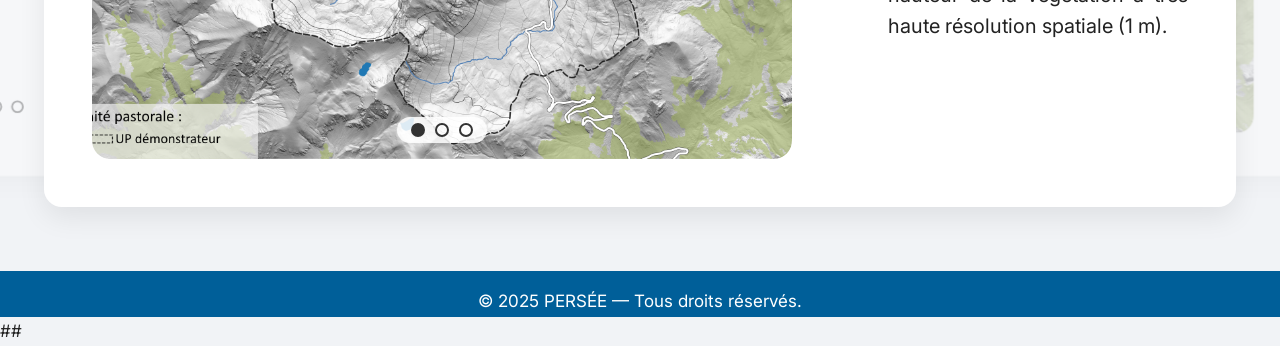
==== commit 98c04a95: "MAJ 11/07/2025" ====
--- a/Carte_d_identité_des_estives.html
+++ b/Carte_d_identité_des_estives.html
@@ -460,3 +460,5 @@
 
 </body>
 </html>
+
+##
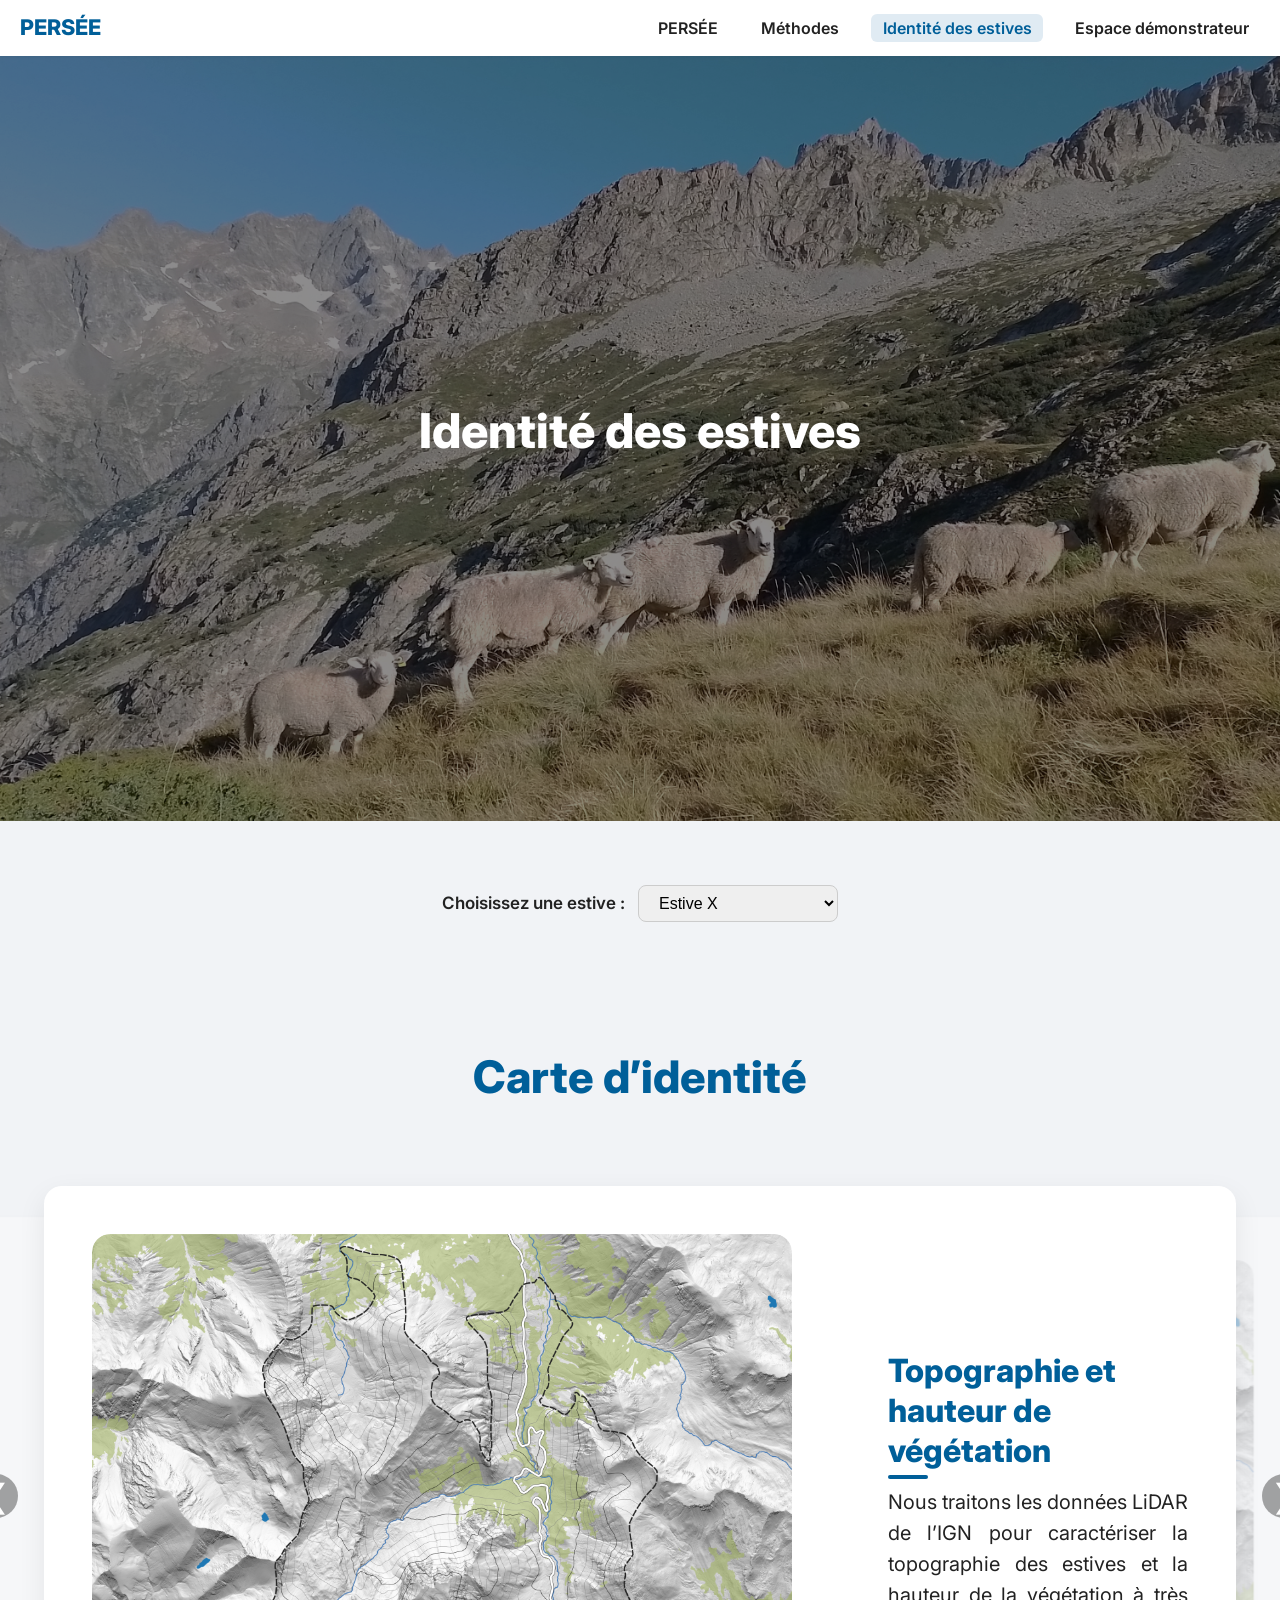
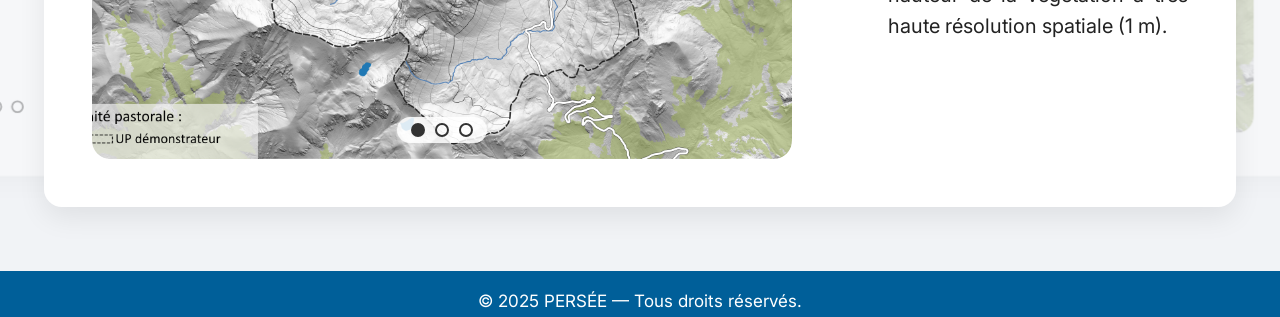
==== commit 208a91bc: "MAJ 11/07/2025 18:12" ====
--- a/Carte_d_identité_des_estives.html
+++ b/Carte_d_identité_des_estives.html
@@ -206,7 +206,7 @@
 
   <!-- ▸ NAVBAR PERSEE -->
   <nav class="persee-navbar">
-    <a class="logo" href="index.html">PERSEE</a>
+    <a class="logo" href="index.html">PERSÉE</a>
     <button class="nav-toggle" aria-label="Ouvrir / fermer le menu"><span></span><span></span><span></span></button>
     <ul class="nav-links">
       <li><a href="index.html">PERSÉE</a></li>
@@ -217,7 +217,7 @@
   </nav>
 
   <!-- HERO -->
-  <section class="hero" style="background-image:url('images/hero.jpg')">
+  <section class="hero" style="background-image:url('images/hero2.jpg')">
     <div class="hero-content"><h1>Identité des estives</h1><p></p></div>
   </section>
 
@@ -461,4 +461,4 @@
 </body>
 </html>
 
-##
+
